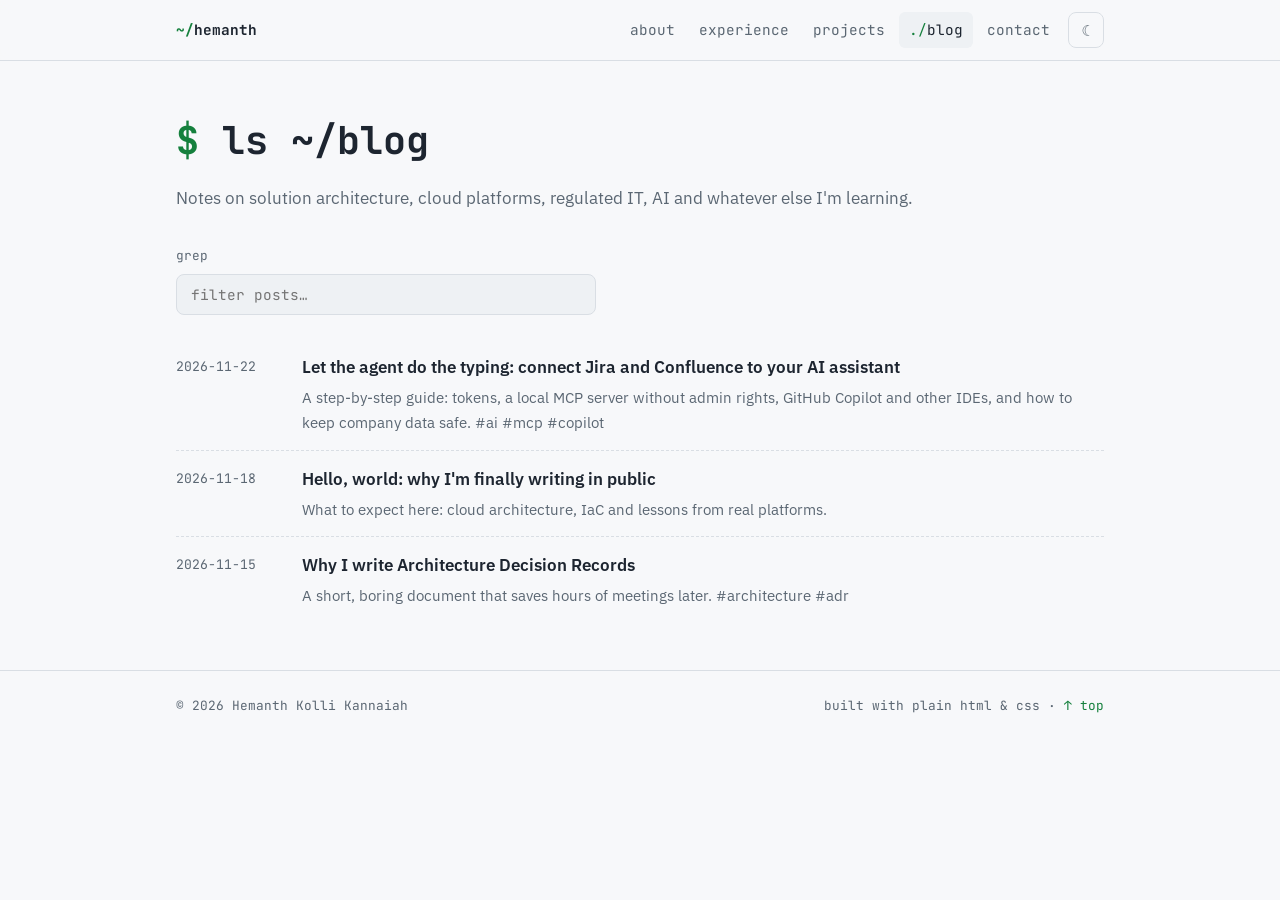
==== blog/index.html @ 87afbd05 "Personal website for hemanthkolli.com Co-Authored-By: Claude Opus 5.5 <noreply@anthropic.com>" ====
<!doctype html>
<html lang="en">
<head>
  <meta charset="utf-8">
  <meta name="viewport" content="width=device-width, initial-scale=1">
  <title>Blog · Hemanth Kolli</title>
  <meta name="description" content="Notes on cloud architecture, infrastructure as code and DevSecOps.">
  <link rel="canonical" href="https://hemanthkolli.com/blog/">
  <meta property="og:url" content="https://hemanthkolli.com/blog/">
  <link rel="icon" href="data:image/svg+xml,<svg xmlns='http://www.w3.org/2000/svg' viewBox='0 0 32 32'><rect width='32' height='32' rx='6' fill='%230b0f14'/><text x='5' y='23' font-family='monospace' font-size='18' fill='%234ade80'>&gt;_</text></svg>">
  <script>try{var t=localStorage.getItem("theme");if(t)document.documentElement.setAttribute("data-theme",t)}catch(e){}</script>
  <link rel="preconnect" href="https://fonts.googleapis.com">
  <link rel="preconnect" href="https://fonts.gstatic.com" crossorigin>
  <link href="https://fonts.googleapis.com/css2?family=IBM+Plex+Sans:wght@400;500;600&family=JetBrains+Mono:wght@400;500;700&display=swap" rel="stylesheet">
  <link rel="stylesheet" href="../css/style.css">
</head>
<body>
  <a class="skip-link" href="#main">Skip to content</a>
  <header class="site-header">
    <nav class="nav container" aria-label="Main">
      <a class="logo" href="../"><span class="prompt">~/</span>hemanth</a>
      <div class="nav-right">
        <ul class="nav-links">
          <li><a href="../#about">about</a></li>
          <li><a href="../#experience">experience</a></li>
          <li><a href="../#projects">projects</a></li>
          <li><a href="./" aria-current="page">blog</a></li>
          <li><a href="../#contact">contact</a></li>
        </ul>
        <button class="icon-btn" type="button" data-theme-toggle aria-label="Toggle theme">☀</button>
        <button class="icon-btn menu-toggle" type="button" data-menu-toggle aria-label="Open menu" aria-expanded="false">≡</button>
      </div>
    </nav>
  </header>
  <main id="main" class="container">
    <div class="page-head">
      <h1><span class="prompt">$ </span>ls ~/blog</h1>
      <p>Notes on solution architecture, cloud platforms, regulated IT, AI and whatever else I'm learning.</p>
    </div>
    <label for="q" class="dim" style="display:block;font-family:var(--mono)">grep</label>
    <input id="q" class="filter" type="search" placeholder="filter posts…" data-filter autocomplete="off">
    <ul class="posts">
      <li data-post>
        <time datetime="2026-11-22">2026-11-22</time>
        <div>
          <a class="title" href="ai-agent-backlog.html">Let the agent do the typing: connect Jira and Confluence to your AI assistant</a>
          <p>A step-by-step guide: tokens, a local MCP server without admin rights, GitHub Copilot and other IDEs, and how to keep company data safe. #ai #mcp #copilot</p>
        </div>
      </li>
      <li data-post>
        <time datetime="2026-11-18">2026-11-18</time>
        <div>
          <a class="title" href="hello-world.html">Hello, world: why I'm finally writing in public</a>
          <p>What to expect here: cloud architecture, IaC and lessons from real platforms.</p>
        </div>
      </li>
      <li data-post>
        <time datetime="2026-11-15">2026-11-15</time>
        <div>
          <a class="title" href="why-adrs.html">Why I write Architecture Decision Records</a>
          <p>A short, boring document that saves hours of meetings later. #architecture #adr</p>
        </div>
      </li>
    </ul>
    <p class="dim" data-empty hidden>No posts match. Try another word.</p>
  </main>

  <footer class="site-footer">
    <div class="container">
      <span>© <span data-year>2026</span> Hemanth Kolli Kannaiah</span>
      <span>built with plain html &amp; css · <a href="#main">↑ top</a></span>
    </div>
  </footer>
  <script src="../js/main.js" defer></script>
</body>
</html>
---- css/style.css ----
/* ==========================================================================
   Personal site — terminal theme
   Colours are tokens on :root. Dark is the default; light via toggle or OS.
   ========================================================================== */

:root {
  --bg: #0b0f14;
  --bg-soft: #11161d;
  --bg-elev: #161c24;
  --border: #232c37;
  --text: #d5dde6;
  --text-dim: #8a96a3;
  --accent: #4ade80;      /* terminal green */
  --accent-2: #fbbf24;    /* amber */
  --accent-3: #60a5fa;    /* blue */
  --danger: #f87171;
  --selection: rgba(74, 222, 128, 0.25);
  --shadow: 0 10px 30px rgba(0, 0, 0, 0.35);

  --mono: "JetBrains Mono", ui-monospace, SFMono-Regular, Menlo, Consolas, monospace;
  --sans: "IBM Plex Sans", system-ui, -apple-system, "Segoe UI", Roboto, sans-serif;

  --max: 960px;
  --radius: 10px;
  color-scheme: dark;
}

@media (prefers-color-scheme: light) {
  :root:not([data-theme="dark"]) {
    --bg: #f7f8fa;
    --bg-soft: #eef1f4;
    --bg-elev: #ffffff;
    --border: #d9dee4;
    --text: #1d2530;
    --text-dim: #5b6773;
    --accent: #15803d;
    --accent-2: #b45309;
    --accent-3: #1d4ed8;
    --danger: #b91c1c;
    --selection: rgba(21, 128, 61, 0.18);
    --shadow: 0 10px 30px rgba(20, 30, 40, 0.08);
    color-scheme: light;
  }
}

:root[data-theme="light"] {
  --bg: #f7f8fa;
  --bg-soft: #eef1f4;
  --bg-elev: #ffffff;
  --border: #d9dee4;
  --text: #1d2530;
  --text-dim: #5b6773;
  --accent: #15803d;
  --accent-2: #b45309;
  --accent-3: #1d4ed8;
  --danger: #b91c1c;
  --selection: rgba(21, 128, 61, 0.18);
  --shadow: 0 10px 30px rgba(20, 30, 40, 0.08);
  color-scheme: light;
}

/* ---------- Base ---------- */

*, *::before, *::after { box-sizing: border-box; }

html { scroll-behavior: smooth; -webkit-text-size-adjust: 100%; }

body {
  margin: 0;
  background: var(--bg);
  color: var(--text);
  font-family: var(--sans);
  font-size: 17px;
  line-height: 1.65;
  -webkit-font-smoothing: antialiased;
}

::selection { background: var(--selection); }

a { color: var(--accent); text-decoration: none; }
a:hover { text-decoration: underline; text-underline-offset: 3px; }

img { max-width: 100%; display: block; }

h1, h2, h3 { font-family: var(--mono); line-height: 1.25; margin: 0 0 0.5em; }
h2 { font-size: 1.35rem; }
h3 { font-size: 1.05rem; }

p { margin: 0 0 1em; }

code, kbd, pre { font-family: var(--mono); font-size: 0.9em; }

:focus-visible { outline: 2px solid var(--accent); outline-offset: 3px; border-radius: 4px; }

.container { width: 100%; max-width: var(--max); margin: 0 auto; padding: 0 16px; }

.skip-link {
  position: absolute; left: -999px; top: 8px;
  background: var(--accent); color: var(--bg); padding: 6px 12px; border-radius: 6px; z-index: 100;
}
.skip-link:focus { left: 16px; }

/* ---------- Header / nav ---------- */

.site-header {
  position: sticky; top: 0; z-index: 50;
  background: color-mix(in srgb, var(--bg) 85%, transparent);
  backdrop-filter: blur(8px);
  border-bottom: 1px solid var(--border);
}

.nav {
  display: flex; align-items: center; justify-content: space-between; gap: 16px;
  height: 60px; font-family: var(--mono); font-size: 0.9rem;
}

.logo { color: var(--text); font-weight: 700; white-space: nowrap; }
.logo .prompt { color: var(--accent); }
.logo:hover { text-decoration: none; }

.nav-links { display: flex; align-items: center; gap: 4px; list-style: none; margin: 0; padding: 0; }
.nav-links a {
  color: var(--text-dim); padding: 6px 10px; border-radius: 6px; display: inline-block;
}
.nav-links a:hover, .nav-links a[aria-current="page"] {
  color: var(--text); background: var(--bg-soft); text-decoration: none;
}
.nav-links a[aria-current="page"]::before { content: "./"; color: var(--accent); }

.icon-btn {
  background: transparent; border: 1px solid var(--border); color: var(--text-dim);
  width: 36px; height: 36px; border-radius: 8px; cursor: pointer;
  display: inline-grid; place-items: center; font-family: var(--mono); font-size: 0.95rem;
}
.icon-btn:hover { color: var(--text); border-color: var(--text-dim); }

.menu-toggle { display: none; }

@media (max-width: 680px) {
  .menu-toggle { display: inline-grid; }
  .nav-links {
    position: absolute; top: 60px; left: 0; right: 0;
    flex-direction: column; align-items: stretch; gap: 0;
    background: var(--bg); border-bottom: 1px solid var(--border);
    padding: 8px 16px 16px; display: none;
  }
  .nav-links.open { display: flex; }
  .nav-links a { padding: 10px 8px; width: 100%; }
}

/* ---------- Hero ---------- */

.hero { padding: 72px 0 48px; }

.terminal {
  background: var(--bg-elev); border: 1px solid var(--border); border-radius: var(--radius);
  box-shadow: var(--shadow); overflow: hidden;
}
.terminal-bar {
  display: flex; align-items: center; gap: 8px; padding: 10px 14px;
  border-bottom: 1px solid var(--border); background: var(--bg-soft);
  font-family: var(--mono); font-size: 0.78rem; color: var(--text-dim);
}
.dot { width: 11px; height: 11px; border-radius: 50%; background: var(--border); }
.dot.r { background: #ff5f57; } .dot.y { background: #febc2e; } .dot.g { background: #28c840; }
.terminal-title { margin-left: 8px; overflow: hidden; text-overflow: ellipsis; white-space: nowrap; }

.terminal-body { padding: 22px 22px 26px; font-family: var(--mono); font-size: 0.95rem; }
.terminal-body .line { margin: 0 0 6px; }
.terminal-body .prompt { color: var(--accent); user-select: none; }
.terminal-body .cmd { color: var(--text); }
.terminal-body .out { color: var(--text-dim); margin: 0 0 16px; }

.hero h1 {
  font-size: clamp(1.9rem, 6vw, 3rem); margin: 4px 0 8px; color: var(--text);
  letter-spacing: -0.02em;
}
.hero .role { color: var(--accent-2); font-size: 1.05rem; margin: 0 0 16px; }
.hero .tagline { font-family: var(--sans); color: var(--text-dim); max-width: 60ch; font-size: 1.05rem; }

.cursor {
  display: inline-block; width: 0.6em; height: 1.1em; background: var(--accent);
  vertical-align: text-bottom; margin-left: 2px; animation: blink 1.1s steps(1) infinite;
}
@keyframes blink { 50% { opacity: 0; } }

.cta { display: flex; flex-wrap: wrap; gap: 10px; margin-top: 22px; }

.btn {
  display: inline-flex; align-items: center; gap: 8px;
  font-family: var(--mono); font-size: 0.88rem; padding: 9px 16px; border-radius: 8px;
  border: 1px solid var(--border); color: var(--text); background: var(--bg-soft);
}
.btn:hover { border-color: var(--accent); text-decoration: none; }
.btn.primary { background: var(--accent); color: var(--bg); border-color: var(--accent); font-weight: 700; }
.btn.primary:hover { filter: brightness(1.08); }

/* ---------- Sections ---------- */

section { padding: 40px 0; }

.section-title {
  display: flex; align-items: baseline; gap: 10px; margin-bottom: 22px;
  font-size: 1.25rem;
}
.section-title .hash { color: var(--accent); }
.section-title::after {
  content: ""; flex: 1; height: 1px; background: var(--border); transform: translateY(-4px);
}

.about-grid { display: grid; grid-template-columns: 1.6fr 1fr; gap: 32px; }
@media (max-width: 760px) { .about-grid { grid-template-columns: 1fr; } }

.facts {
  font-family: var(--mono); font-size: 0.85rem; background: var(--bg-soft);
  border: 1px solid var(--border); border-radius: var(--radius); padding: 18px;
  margin: 0; overflow-x: auto;
}
.facts .k { color: var(--accent-3); }
.facts .s { color: var(--accent-2); }
.facts .c { color: var(--text-dim); }

/* Skills */
.tags { display: flex; flex-wrap: wrap; gap: 8px; list-style: none; padding: 0; margin: 0; }
.tag {
  font-family: var(--mono); font-size: 0.8rem; padding: 4px 10px; border-radius: 999px;
  border: 1px solid var(--border); color: var(--text-dim); background: var(--bg-soft);
}

.skill-groups { display: grid; grid-template-columns: repeat(auto-fit, minmax(240px, 1fr)); gap: 20px; }
.skill-group h3 { font-size: 0.9rem; color: var(--text-dim); font-weight: 500; }
.skill-group h3::before { content: "> "; color: var(--accent); }

/* Experience as git log */
.log { list-style: none; margin: 0; padding: 0; border-left: 2px solid var(--border); }
.log > li { position: relative; padding: 0 0 26px 22px; }
.log > li::before {
  content: ""; position: absolute; left: -7px; top: 6px; width: 12px; height: 12px;
  border-radius: 50%; background: var(--bg); border: 2px solid var(--accent);
}
.log .meta { font-family: var(--mono); font-size: 0.8rem; color: var(--text-dim); }
.log .hash { color: var(--accent-2); margin-right: 8px; }
.log h3 { margin: 4px 0 6px; }
.log h3 .at { color: var(--text-dim); font-weight: 400; }
.log p { color: var(--text-dim); margin: 0 0 8px; }
.log ul { margin: 0; padding-left: 18px; color: var(--text-dim); }
.log ul li { margin-bottom: 4px; }
section[id] { scroll-margin-top: 64px; }

/* Cards */
.cards { display: grid; grid-template-columns: repeat(auto-fill, minmax(260px, 1fr)); gap: 16px; }
.card {
  display: flex; flex-direction: column; gap: 10px;
  background: var(--bg-elev); border: 1px solid var(--border); border-radius: var(--radius);
  padding: 18px; transition: border-color .15s, transform .15s;
}
.card:hover { border-color: var(--accent); transform: translateY(-2px); }
.card .perm { font-family: var(--mono); font-size: 0.75rem; color: var(--text-dim); }
.card h3 { margin: 0; }
.card h3 a { color: var(--text); }
.card p { color: var(--text-dim); margin: 0; font-size: 0.95rem; flex: 1; }
.card .tags { margin-top: 4px; }
.card .tag { font-size: 0.72rem; padding: 2px 8px; }

/* Post list */
.posts { list-style: none; margin: 0; padding: 0; }
.posts li {
  display: grid; grid-template-columns: 110px 1fr; gap: 16px;
  padding: 14px 0; border-bottom: 1px dashed var(--border);
}
.posts li:last-child { border-bottom: none; }
.posts time { font-family: var(--mono); font-size: 0.82rem; color: var(--text-dim); padding-top: 3px; }
.posts a.title { color: var(--text); font-weight: 600; }
.posts a.title:hover { color: var(--accent); }
.posts p { margin: 4px 0 0; color: var(--text-dim); font-size: 0.95rem; }
@media (max-width: 560px) { .posts li { grid-template-columns: 1fr; gap: 2px; } }

.more { font-family: var(--mono); font-size: 0.88rem; margin-top: 16px; display: inline-block; }

/* Contact */
.contact-box {
  background: var(--bg-soft); border: 1px solid var(--border); border-radius: var(--radius);
  padding: 24px; font-family: var(--mono);
}
.contact-box p { font-family: var(--sans); color: var(--text-dim); }
.links { display: flex; flex-wrap: wrap; gap: 10px; list-style: none; padding: 0; margin: 16px 0 0; }

/* Hero stats */
.stats {
  display: grid; grid-template-columns: repeat(4, 1fr); gap: 12px;
  list-style: none; padding: 18px 0 0; margin: 24px 0 0; border-top: 1px dashed var(--border);
}
.stats li { display: flex; flex-direction: column; }
.stats strong { color: var(--accent); font-size: 1.4rem; }
.stats span { color: var(--text-dim); font-size: 0.75rem; }
@media (max-width: 560px) { .stats { grid-template-columns: repeat(2, 1fr); } }

.nav-right { display: flex; align-items: center; gap: 8px; }
.hint { font-size: 0.8rem; color: var(--text-dim); font-weight: 400; }

.two-col { display: grid; grid-template-columns: 1fr 1fr; gap: 32px; }
@media (max-width: 760px) { .two-col { grid-template-columns: 1fr; } }
.sub { font-size: 1rem; margin-bottom: 14px; }
.sub .hash { color: var(--accent); }
.plain { list-style: none; padding: 0; margin: 0; }
.plain li { padding: 10px 0; border-bottom: 1px dashed var(--border); display: flex; flex-direction: column; gap: 2px; }
.plain li:last-child { border-bottom: none; }
.plain strong { font-weight: 600; font-size: 0.98rem; }
.dim { color: var(--text-dim); font-size: 0.88rem; }
.dim:first-of-type { font-family: var(--mono); font-size: 0.8rem; }

/* ---------- Blog / article ---------- */

.page-head { padding: 56px 0 16px; }
.page-head h1 { font-size: clamp(1.7rem, 5vw, 2.4rem); }
.page-head .prompt { color: var(--accent); }
.page-head p { color: var(--text-dim); }

.filter {
  width: 100%; max-width: 420px; padding: 10px 14px; margin: 8px 0 24px;
  background: var(--bg-soft); color: var(--text); border: 1px solid var(--border);
  border-radius: 8px; font-family: var(--mono); font-size: 0.9rem;
}
.filter:focus { outline: none; border-color: var(--accent); }

.article { max-width: 70ch; padding: 48px 16px 24px; margin: 0 auto; }
.article .meta { font-family: var(--mono); font-size: 0.82rem; color: var(--text-dim); margin-bottom: 28px; }
.article h1 { font-size: clamp(1.7rem, 5vw, 2.3rem); margin-bottom: 10px; }
.article h2 { margin-top: 2em; }
.article h2::before { content: "## "; color: var(--accent); }
.article h3::before { content: "### "; color: var(--accent); }
.article p, .article li { color: var(--text); }
.article blockquote {
  margin: 1.4em 0; padding: 4px 18px; border-left: 3px solid var(--accent-2);
  color: var(--text-dim); background: var(--bg-soft); border-radius: 0 8px 8px 0;
}
.article :not(pre) > code {
  background: var(--bg-soft); border: 1px solid var(--border); padding: 1px 6px; border-radius: 5px;
}
.article pre {
  background: var(--bg-elev); border: 1px solid var(--border); border-radius: var(--radius);
  padding: 16px; overflow-x: auto; line-height: 1.5;
}
.back { font-family: var(--mono); font-size: 0.88rem; }

/* ---------- Footer ---------- */

.site-footer {
  border-top: 1px solid var(--border); margin-top: 48px; padding: 24px 0 40px;
  font-family: var(--mono); font-size: 0.8rem; color: var(--text-dim);
}
.site-footer .container { display: flex; flex-wrap: wrap; justify-content: space-between; gap: 12px; }

/* ---------- Motion ---------- */

.reveal { opacity: 0; transform: translateY(12px); transition: opacity .5s ease, transform .5s ease; }
.reveal.visible { opacity: 1; transform: none; }

@media (prefers-reduced-motion: reduce) {
  html { scroll-behavior: auto; }
  .reveal { opacity: 1; transform: none; transition: none; }
  .cursor { animation: none; }
  .card, .card:hover { transition: none; transform: none; }
}

/* ---------- Long-form guide ---------- */

.article-wide { max-width: 78ch; }
.article h2[id], .article h3[id] { scroll-margin-top: 72px; }
.article h4 { font-family: var(--mono); font-size: 0.95rem; margin: 0 0 8px; }

.toc {
  background: var(--bg-soft); border: 1px solid var(--border); border-radius: var(--radius);
  padding: 14px 18px; margin: 24px 0 8px; font-size: 0.95rem;
}
.toc-title { font-family: var(--mono); color: var(--text-dim); margin: 0 0 6px; font-size: 0.8rem; }
.toc-title::before { content: "$ cat "; color: var(--accent); }
.toc ol { margin: 0; padding-left: 22px; }
.toc li { margin: 2px 0; }

.callout {
  border: 1px solid var(--border); border-left: 3px solid var(--accent-3);
  background: var(--bg-soft); border-radius: 0 8px 8px 0; padding: 10px 14px; margin: 16px 0;
}
.callout p { margin: 0; }
.callout-warn { border-left-color: var(--accent-2); }

/* tables */
.table-wrap { overflow-x: auto; margin: 16px 0; border: 1px solid var(--border); border-radius: var(--radius); }
.article table { border-collapse: collapse; width: 100%; font-size: 0.9rem; min-width: 560px; }
.article th, .article td { text-align: left; padding: 9px 12px; border-bottom: 1px solid var(--border); vertical-align: top; }
.article th { font-family: var(--mono); font-size: 0.78rem; color: var(--text-dim); background: var(--bg-soft); }
.article tr:last-child td { border-bottom: none; }

/* tabs (all panels show without JS) */
.tabs { border: 1px solid var(--border); border-radius: var(--radius); margin: 18px 0; background: var(--bg-elev); overflow: hidden; }
.tab-list { display: none; }
.tabs.js-tabs .tab-list {
  display: flex; gap: 2px; overflow-x: auto; background: var(--bg-soft);
  border-bottom: 1px solid var(--border); padding: 6px 6px 0;
}
.tab-list button {
  font-family: var(--mono); font-size: 0.82rem; color: var(--text-dim); background: transparent;
  border: 1px solid transparent; border-bottom: none; border-radius: 8px 8px 0 0;
  padding: 8px 12px; cursor: pointer; white-space: nowrap;
}
.tab-list button:hover { color: var(--text); }
.tab-list button[aria-selected="true"] {
  color: var(--text); background: var(--bg-elev); border-color: var(--border);
  margin-bottom: -1px; box-shadow: inset 0 2px 0 var(--accent);
}
.tab-panel { padding: 4px 18px 8px; }
.tabs:not(.js-tabs) .tab-panel + .tab-panel { border-top: 1px dashed var(--border); }
.tabs.js-tabs .tab-fallback { display: none; }
.tab-panel pre { background: var(--bg); }

/* code copy button */
.code-wrap { position: relative; }
.copy-btn {
  position: absolute; top: 8px; right: 8px; font-family: var(--mono); font-size: 0.72rem;
  background: var(--bg-soft); color: var(--text-dim); border: 1px solid var(--border);
  border-radius: 6px; padding: 3px 8px; cursor: pointer; opacity: 0.85;
}
.copy-btn:hover { color: var(--text); opacity: 1; }

/* architecture diagram */
.arch { margin: 20px 0; }
.arch svg { width: 100%; height: auto; display: block; }
.arch figcaption { color: var(--text-dim); font-size: 0.9rem; margin-top: 8px; }
.arch-boundary { fill: none; stroke: var(--border); stroke-width: 1.5; stroke-dasharray: 6 5; }
.arch-boundary-warn { stroke: var(--accent-2); }
.arch-box { fill: var(--bg-elev); stroke: var(--border); stroke-width: 1.5; }
.arch-box-accent { stroke: var(--accent); }
.arch-label { fill: var(--text-dim); font-family: var(--mono); font-size: 13px; }
.arch-title { fill: var(--text); font-family: var(--mono); font-size: 15px; font-weight: 700; }
.arch-text { fill: var(--text-dim); font-family: var(--sans); font-size: 13.5px; }
.arch-small { fill: var(--text-dim); font-family: var(--mono); font-size: 11.5px; }
.arch-warn-text { fill: var(--accent-2); }
.arch-line { stroke: var(--text-dim); stroke-width: 1.5; }
.arch-line-warn { stroke: var(--accent-2); }
.arch-arrowhead { fill: var(--text-dim); }

/* chat examples */
.chat { display: flex; flex-direction: column; gap: 10px; margin: 14px 0; }
.chat p { margin: 0; padding: 10px 14px; border-radius: 10px; border: 1px solid var(--border); font-size: 0.95rem; }
.chat span { display: block; font-family: var(--mono); font-size: 0.72rem; color: var(--text-dim); margin-bottom: 4px; }
.chat-you { background: var(--bg-soft); }
.chat-you span::before { content: "> "; color: var(--accent); }
.chat-agent { background: var(--bg-elev); border-left: 3px solid var(--accent-3) !important; }

/* faq + checklist */
.faq dt { font-weight: 600; margin-top: 14px; }
.faq dd { margin: 4px 0 0; color: var(--text-dim); }
.checklist { list-style: none; padding-left: 0; }
.checklist li { padding-left: 28px; position: relative; margin: 6px 0; }
.checklist li::before { content: "[ ]"; position: absolute; left: 0; font-family: var(--mono); color: var(--accent); font-size: 0.85rem; top: 2px; }
@media (max-width: 640px) {
  .arch .arch-scroll { overflow-x: auto; border: 1px solid var(--border); border-radius: var(--radius); }
  .arch svg { min-width: 640px; }
  .arch figcaption::before { content: "← swipe to see the whole diagram → "; display: block; font-family: var(--mono); font-size: 0.75rem; margin-bottom: 4px; }
}
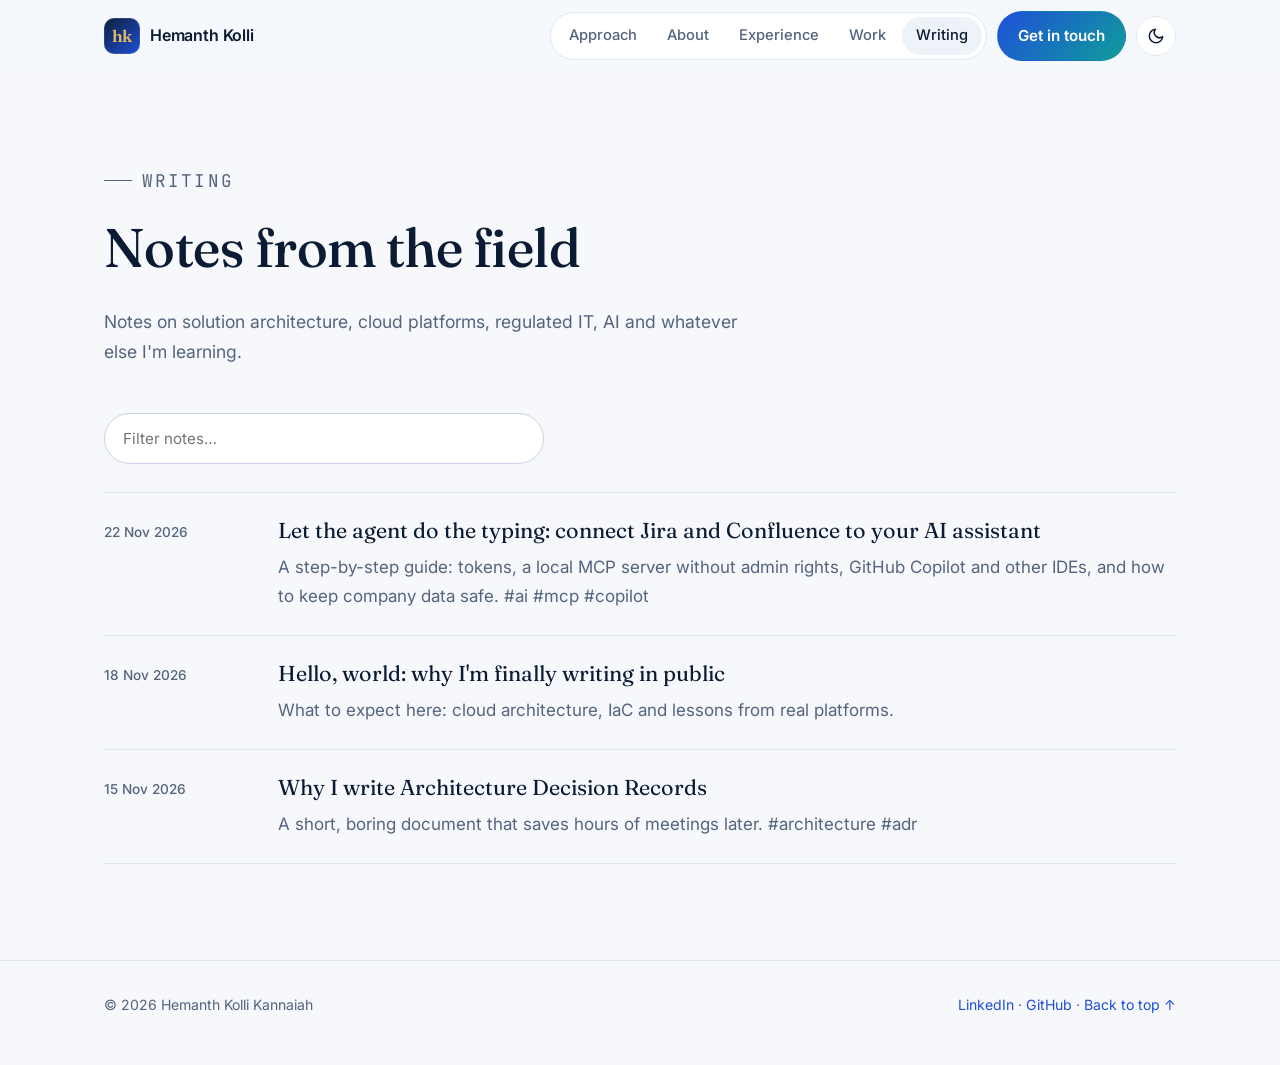
==== commit 8484f0d1: "Premium redesign: trust palette, serif type and refreshed home page Navy, blue and teal with gold ac" ====
--- a/blog/index.html
+++ b/blog/index.html
@@ -7,55 +7,58 @@
   <meta name="description" content="Notes on cloud architecture, infrastructure as code and DevSecOps.">
   <link rel="canonical" href="https://hemanthkolli.com/blog/">
   <meta property="og:url" content="https://hemanthkolli.com/blog/">
-  <link rel="icon" href="data:image/svg+xml,<svg xmlns='http://www.w3.org/2000/svg' viewBox='0 0 32 32'><rect width='32' height='32' rx='6' fill='%230b0f14'/><text x='5' y='23' font-family='monospace' font-size='18' fill='%234ade80'>&gt;_</text></svg>">
-  <script>try{var t=localStorage.getItem("theme");if(t)document.documentElement.setAttribute("data-theme",t)}catch(e){}</script>
+  <link rel="icon" href="data:image/svg+xml,<svg xmlns='http://www.w3.org/2000/svg' viewBox='0 0 32 32'><rect width='32' height='32' rx='8' fill='%230b1f3a'/><text x='16' y='21.5' text-anchor='middle' font-family='Georgia,serif' font-size='15' font-weight='600' fill='%23e2b865'>hk</text></svg>">
+  <meta name="theme-color" content="#0b1f3a">
+  <script>document.documentElement.classList.add("js");try{var t=localStorage.getItem("theme");if(t)document.documentElement.setAttribute("data-theme",t)}catch(e){}</script>
   <link rel="preconnect" href="https://fonts.googleapis.com">
   <link rel="preconnect" href="https://fonts.gstatic.com" crossorigin>
-  <link href="https://fonts.googleapis.com/css2?family=IBM+Plex+Sans:wght@400;500;600&family=JetBrains+Mono:wght@400;500;700&display=swap" rel="stylesheet">
-  <link rel="stylesheet" href="../css/style.css">
+  <link href="https://fonts.googleapis.com/css2?family=Fraunces:ital,opsz,wght@0,9..144,400;0,9..144,500;0,9..144,600;1,9..144,400&family=Inter:wght@400;500;600&family=JetBrains+Mono:wght@400;500&display=swap" rel="stylesheet">
+  <link rel="stylesheet" href="/css/style.css">
 </head>
 <body>
   <a class="skip-link" href="#main">Skip to content</a>
   <header class="site-header">
     <nav class="nav container" aria-label="Main">
-      <a class="logo" href="../"><span class="prompt">~/</span>hemanth</a>
+      <a class="logo" href="/"><span class="monogram" aria-hidden="true">hk</span><span class="logo-name">Hemanth Kolli</span></a>
       <div class="nav-right">
         <ul class="nav-links">
-          <li><a href="../#about">about</a></li>
-          <li><a href="../#experience">experience</a></li>
-          <li><a href="../#projects">projects</a></li>
-          <li><a href="./" aria-current="page">blog</a></li>
-          <li><a href="../#contact">contact</a></li>
+          <li><a href="/#approach">Approach</a></li>
+          <li><a href="/#about">About</a></li>
+          <li><a href="/#experience">Experience</a></li>
+          <li><a href="/#work">Work</a></li>
+          <li><a href="/blog/" aria-current="page">Writing</a></li>
         </ul>
-        <button class="icon-btn" type="button" data-theme-toggle aria-label="Toggle theme">☀</button>
-        <button class="icon-btn menu-toggle" type="button" data-menu-toggle aria-label="Open menu" aria-expanded="false">≡</button>
+        <a class="btn primary nav-cta" href="/#contact">Get in touch</a>
+        <button class="icon-btn" type="button" data-theme-toggle aria-label="Toggle theme"></button>
+        <button class="icon-btn menu-toggle" type="button" data-menu-toggle aria-label="Open menu" aria-expanded="false"><svg viewBox="0 0 24 24" fill="none" stroke="currentColor" stroke-width="2" stroke-linecap="round" aria-hidden="true"><path d="M4 7h16M4 12h16M4 17h16"/></svg></button>
       </div>
     </nav>
   </header>
   <main id="main" class="container">
     <div class="page-head">
-      <h1><span class="prompt">$ </span>ls ~/blog</h1>
+      <p class="eyebrow">Writing</p>
+      <h1>Notes from the field</h1>
       <p>Notes on solution architecture, cloud platforms, regulated IT, AI and whatever else I'm learning.</p>
     </div>
-    <label for="q" class="dim" style="display:block;font-family:var(--mono)">grep</label>
-    <input id="q" class="filter" type="search" placeholder="filter posts…" data-filter autocomplete="off">
+    <label for="q" class="sr">Filter posts</label>
+    <input id="q" class="filter" type="search" placeholder="Filter notes…" data-filter autocomplete="off">
     <ul class="posts">
       <li data-post>
-        <time datetime="2026-11-22">2026-11-22</time>
+        <time datetime="2026-11-22">22 Nov 2026</time>
         <div>
           <a class="title" href="ai-agent-backlog.html">Let the agent do the typing: connect Jira and Confluence to your AI assistant</a>
           <p>A step-by-step guide: tokens, a local MCP server without admin rights, GitHub Copilot and other IDEs, and how to keep company data safe. #ai #mcp #copilot</p>
         </div>
       </li>
       <li data-post>
-        <time datetime="2026-11-18">2026-11-18</time>
+        <time datetime="2026-11-18">18 Nov 2026</time>
         <div>
           <a class="title" href="hello-world.html">Hello, world: why I'm finally writing in public</a>
           <p>What to expect here: cloud architecture, IaC and lessons from real platforms.</p>
         </div>
       </li>
       <li data-post>
-        <time datetime="2026-11-15">2026-11-15</time>
+        <time datetime="2026-11-15">15 Nov 2026</time>
         <div>
           <a class="title" href="why-adrs.html">Why I write Architecture Decision Records</a>
           <p>A short, boring document that saves hours of meetings later. #architecture #adr</p>
@@ -68,9 +71,9 @@
   <footer class="site-footer">
     <div class="container">
       <span>© <span data-year>2026</span> Hemanth Kolli Kannaiah</span>
-      <span>built with plain html &amp; css · <a href="#main">↑ top</a></span>
+      <span><a href="https://www.linkedin.com/in/hemanthkolli" rel="me">LinkedIn</a> · <a href="https://github.com/Hemanthkolli" rel="me">GitHub</a> · <a href="#main">Back to top ↑</a></span>
     </div>
   </footer>
-  <script src="../js/main.js" defer></script>
+  <script src="/js/main.js" defer></script>
 </body>
 </html>
--- a/css/style.css
+++ b/css/style.css
@@ -1,461 +1,500 @@
 /* ==========================================================================
-   Personal site — terminal theme
-   Colours are tokens on :root. Dark is the default; light via toggle or OS.
+   hemanthkolli.com: premium "trust" theme
+   Navy, blue and teal with a warm gold accent. Serif display, sans body.
+   Light theme follows the OS by default; the toggle overrides it.
    ========================================================================== */
 
 :root {
-  --bg: #0b0f14;
-  --bg-soft: #11161d;
-  --bg-elev: #161c24;
-  --border: #232c37;
-  --text: #d5dde6;
-  --text-dim: #8a96a3;
-  --accent: #4ade80;      /* terminal green */
-  --accent-2: #fbbf24;    /* amber */
-  --accent-3: #60a5fa;    /* blue */
-  --danger: #f87171;
-  --selection: rgba(74, 222, 128, 0.25);
-  --shadow: 0 10px 30px rgba(0, 0, 0, 0.35);
-
+  /* brand (shared) */
+  --navy-900: #071428;
+  --navy-800: #0b1f3a;
+  --navy-700: #12305a;
+  --blue-600: #1f4fd8;
+  --blue-500: #3b6cf0;
+  --teal-500: #0f9d9a;
+  --teal-400: #2cc2b9;
+  --gold-500: #c79a3b;
+  --gold-400: #e2b865;
+
+  /* light theme tokens */
+  --bg: #f6f8fc;
+  --bg-soft: #eef2f9;
+  --surface: #ffffff;
+  --border: #e1e7f0;
+  --border-strong: #c9d3e3;
+  --ink: #0b1b33;
+  --muted: #55647d;
+  --primary: var(--blue-600);
+  --secondary: var(--teal-500);
+  --accent: #a87a24;          /* gold, darkened for contrast on light */
+  --link: var(--blue-600);
+  --chip-bg: #eef3ff;
+  --chip-ink: #1d3f9e;
+  --selection: rgba(31, 79, 216, 0.16);
+  --shadow-sm: 0 1px 2px rgba(11, 27, 51, 0.06);
+  --shadow: 0 10px 30px -12px rgba(11, 27, 51, 0.18);
+  --shadow-lg: 0 30px 60px -24px rgba(11, 27, 51, 0.28);
+  --code-bg: #0b1f3a;
+  --code-ink: #e6edf8;
+
+  --hero-from: var(--navy-900);
+  --hero-via: var(--navy-700);
+  --hero-ink: #f3f6fb;
+  --hero-muted: #b9c6dc;
+
+  --serif: "Fraunces", "Iowan Old Style", Georgia, "Times New Roman", serif;
+  --sans: "Inter", system-ui, -apple-system, "Segoe UI", Roboto, sans-serif;
   --mono: "JetBrains Mono", ui-monospace, SFMono-Regular, Menlo, Consolas, monospace;
-  --sans: "IBM Plex Sans", system-ui, -apple-system, "Segoe UI", Roboto, sans-serif;
-
-  --max: 960px;
-  --radius: 10px;
+
+  --max: 1120px;
+  --radius: 14px;
+  --radius-sm: 10px;
+  color-scheme: light;
+}
+
+@media (prefers-color-scheme: dark) {
+  :root:not([data-theme="light"]) {
+    --bg: #07111f;
+    --bg-soft: #0b1829;
+    --surface: #0e1d32;
+    --border: #1b2d48;
+    --border-strong: #2a4063;
+    --ink: #e8eef7;
+    --muted: #9badc6;
+    --primary: #7aa6ff;
+    --secondary: var(--teal-400);
+    --accent: var(--gold-400);
+    --link: #8db4ff;
+    --chip-bg: #12284a;
+    --chip-ink: #bcd0ff;
+    --selection: rgba(122, 166, 255, 0.25);
+    --shadow-sm: 0 1px 2px rgba(0, 0, 0, 0.3);
+    --shadow: 0 10px 30px -12px rgba(0, 0, 0, 0.6);
+    --shadow-lg: 0 30px 60px -24px rgba(0, 0, 0, 0.7);
+    --code-bg: #050d19;
+    --hero-from: #040b17;
+    --hero-via: #0c2246;
+    color-scheme: dark;
+  }
+}
+:root[data-theme="dark"] {
+  --bg: #07111f;
+  --bg-soft: #0b1829;
+  --surface: #0e1d32;
+  --border: #1b2d48;
+  --border-strong: #2a4063;
+  --ink: #e8eef7;
+  --muted: #9badc6;
+  --primary: #7aa6ff;
+  --secondary: var(--teal-400);
+  --accent: var(--gold-400);
+  --link: #8db4ff;
+  --chip-bg: #12284a;
+  --chip-ink: #bcd0ff;
+  --selection: rgba(122, 166, 255, 0.25);
+  --shadow-sm: 0 1px 2px rgba(0, 0, 0, 0.3);
+  --shadow: 0 10px 30px -12px rgba(0, 0, 0, 0.6);
+  --shadow-lg: 0 30px 60px -24px rgba(0, 0, 0, 0.7);
+  --code-bg: #050d19;
+  --hero-from: #040b17;
+  --hero-via: #0c2246;
   color-scheme: dark;
 }
 
-@media (prefers-color-scheme: light) {
-  :root:not([data-theme="dark"]) {
-    --bg: #f7f8fa;
-    --bg-soft: #eef1f4;
-    --bg-elev: #ffffff;
-    --border: #d9dee4;
-    --text: #1d2530;
-    --text-dim: #5b6773;
-    --accent: #15803d;
-    --accent-2: #b45309;
-    --accent-3: #1d4ed8;
-    --danger: #b91c1c;
-    --selection: rgba(21, 128, 61, 0.18);
-    --shadow: 0 10px 30px rgba(20, 30, 40, 0.08);
-    color-scheme: light;
-  }
-}
-
-:root[data-theme="light"] {
-  --bg: #f7f8fa;
-  --bg-soft: #eef1f4;
-  --bg-elev: #ffffff;
-  --border: #d9dee4;
-  --text: #1d2530;
-  --text-dim: #5b6773;
-  --accent: #15803d;
-  --accent-2: #b45309;
-  --accent-3: #1d4ed8;
-  --danger: #b91c1c;
-  --selection: rgba(21, 128, 61, 0.18);
-  --shadow: 0 10px 30px rgba(20, 30, 40, 0.08);
-  color-scheme: light;
-}
-
 /* ---------- Base ---------- */
 
 *, *::before, *::after { box-sizing: border-box; }
-
 html { scroll-behavior: smooth; -webkit-text-size-adjust: 100%; }
-
 body {
-  margin: 0;
-  background: var(--bg);
-  color: var(--text);
-  font-family: var(--sans);
-  font-size: 17px;
-  line-height: 1.65;
-  -webkit-font-smoothing: antialiased;
-}
-
+  margin: 0; background: var(--bg); color: var(--ink);
+  font-family: var(--sans); font-size: 17px; line-height: 1.7;
+  -webkit-font-smoothing: antialiased; text-rendering: optimizeLegibility;
+}
+main { overflow-x: clip; }
 ::selection { background: var(--selection); }
-
-a { color: var(--accent); text-decoration: none; }
-a:hover { text-decoration: underline; text-underline-offset: 3px; }
-
+a { color: var(--link); text-decoration: none; text-underline-offset: 3px; }
+a:hover { text-decoration: underline; }
 img { max-width: 100%; display: block; }
-
-h1, h2, h3 { font-family: var(--mono); line-height: 1.25; margin: 0 0 0.5em; }
-h2 { font-size: 1.35rem; }
-h3 { font-size: 1.05rem; }
-
+h1, h2, h3, h4 { font-family: var(--serif); font-weight: 500; line-height: 1.15; letter-spacing: -0.01em; margin: 0 0 0.5em; color: var(--ink); }
+h3 { font-size: 1.2rem; }
 p { margin: 0 0 1em; }
-
-code, kbd, pre { font-family: var(--mono); font-size: 0.9em; }
-
-:focus-visible { outline: 2px solid var(--accent); outline-offset: 3px; border-radius: 4px; }
-
-.container { width: 100%; max-width: var(--max); margin: 0 auto; padding: 0 16px; }
-
-.skip-link {
-  position: absolute; left: -999px; top: 8px;
-  background: var(--accent); color: var(--bg); padding: 6px 12px; border-radius: 6px; z-index: 100;
-}
+code, kbd, pre { font-family: var(--mono); font-size: 0.88em; }
+:focus-visible { outline: 2px solid var(--primary); outline-offset: 3px; border-radius: 6px; }
+.container { width: 100%; max-width: var(--max); margin: 0 auto; padding: 0 24px; }
+@media (max-width: 600px) { .container { padding: 0 16px; } }
+.sr { position: absolute; width: 1px; height: 1px; overflow: hidden; clip: rect(0 0 0 0); white-space: nowrap; }
+.dim { color: var(--muted); }
+.skip-link { position: absolute; left: -999px; top: 8px; background: var(--primary); color: #fff; padding: 8px 14px; border-radius: 8px; z-index: 100; }
 .skip-link:focus { left: 16px; }
 
-/* ---------- Header / nav ---------- */
+/* ---------- Header ---------- */
 
 .site-header {
   position: sticky; top: 0; z-index: 50;
-  background: color-mix(in srgb, var(--bg) 85%, transparent);
-  backdrop-filter: blur(8px);
-  border-bottom: 1px solid var(--border);
-}
-
-.nav {
-  display: flex; align-items: center; justify-content: space-between; gap: 16px;
-  height: 60px; font-family: var(--mono); font-size: 0.9rem;
-}
-
-.logo { color: var(--text); font-weight: 700; white-space: nowrap; }
-.logo .prompt { color: var(--accent); }
+  background: color-mix(in srgb, var(--bg) 82%, transparent);
+  backdrop-filter: saturate(160%) blur(14px);
+  border-bottom: 1px solid transparent; transition: border-color .2s, box-shadow .2s;
+}
+.site-header.scrolled { border-bottom-color: var(--border); box-shadow: var(--shadow-sm); }
+.nav { display: flex; align-items: center; justify-content: space-between; gap: 16px; height: 72px; }
+.logo { display: inline-flex; align-items: center; gap: 10px; color: var(--ink); font-weight: 600; letter-spacing: -0.01em; white-space: nowrap; }
 .logo:hover { text-decoration: none; }
-
-.nav-links { display: flex; align-items: center; gap: 4px; list-style: none; margin: 0; padding: 0; }
-.nav-links a {
-  color: var(--text-dim); padding: 6px 10px; border-radius: 6px; display: inline-block;
-}
-.nav-links a:hover, .nav-links a[aria-current="page"] {
-  color: var(--text); background: var(--bg-soft); text-decoration: none;
-}
-.nav-links a[aria-current="page"]::before { content: "./"; color: var(--accent); }
-
+.monogram {
+  width: 36px; height: 36px; border-radius: 10px; display: inline-grid; place-items: center;
+  font-family: var(--serif); font-size: 1.05rem; font-weight: 600; color: var(--gold-400);
+  background: linear-gradient(140deg, var(--navy-800), var(--blue-600));
+  box-shadow: inset 0 0 0 1px rgba(255,255,255,0.12);
+}
+.logo-name { font-size: 1rem; }
+.nav-right { display: flex; align-items: center; gap: 10px; }
+.nav-links { display: flex; align-items: center; gap: 2px; list-style: none; margin: 0; padding: 4px; border: 1px solid var(--border); border-radius: 999px; background: var(--surface); }
+.nav-links a { display: inline-block; color: var(--muted); font-size: 0.92rem; font-weight: 500; padding: 6px 14px; border-radius: 999px; }
+.nav-links a:hover, .nav-links a[aria-current="page"] { color: var(--ink); background: var(--bg-soft); text-decoration: none; }
+.nav-cta { white-space: nowrap; }
 .icon-btn {
-  background: transparent; border: 1px solid var(--border); color: var(--text-dim);
-  width: 36px; height: 36px; border-radius: 8px; cursor: pointer;
-  display: inline-grid; place-items: center; font-family: var(--mono); font-size: 0.95rem;
-}
-.icon-btn:hover { color: var(--text); border-color: var(--text-dim); }
-
+  width: 40px; height: 40px; border-radius: 999px; border: 1px solid var(--border); background: var(--surface);
+  color: var(--ink); cursor: pointer; display: inline-grid; place-items: center; transition: border-color .15s;
+}
+.icon-btn:hover { border-color: var(--border-strong); }
+.icon-btn svg { width: 18px; height: 18px; }
 .menu-toggle { display: none; }
-
-@media (max-width: 680px) {
+@media (max-width: 900px) {
+  .nav-right .nav-cta { display: none; }
+}
+@media (max-width: 420px) {
+  .logo-name { display: none; }
+}
+@media (max-width: 760px) {
   .menu-toggle { display: inline-grid; }
   .nav-links {
-    position: absolute; top: 60px; left: 0; right: 0;
-    flex-direction: column; align-items: stretch; gap: 0;
-    background: var(--bg); border-bottom: 1px solid var(--border);
-    padding: 8px 16px 16px; display: none;
+    position: absolute; top: 72px; left: 16px; right: 16px; flex-direction: column; align-items: stretch;
+    border-radius: var(--radius); padding: 8px; display: none; box-shadow: var(--shadow-lg);
   }
   .nav-links.open { display: flex; }
-  .nav-links a { padding: 10px 8px; width: 100%; }
-}
+  .nav-links a { padding: 12px 14px; border-radius: 10px; }
+}
+
+/* ---------- Buttons ---------- */
+
+.btn {
+  display: inline-flex; align-items: center; gap: 8px; font-family: var(--sans); font-weight: 600; font-size: 0.95rem;
+  padding: 11px 20px; border-radius: 999px; border: 1px solid var(--border-strong); color: var(--ink); background: var(--surface);
+  cursor: pointer; transition: transform .15s, box-shadow .15s, background .15s, border-color .15s;
+}
+.btn:hover { text-decoration: none; transform: translateY(-1px); box-shadow: var(--shadow); }
+.btn.primary { background: linear-gradient(135deg, var(--blue-600), var(--teal-500)); color: #fff; border-color: transparent; }
+.btn.gold { background: linear-gradient(135deg, var(--gold-400), var(--gold-500)); color: var(--navy-900); border-color: transparent; }
+.btn.ghost-light { background: rgba(255,255,255,0.06); color: var(--hero-ink); border-color: rgba(255,255,255,0.28); }
+.btn.ghost-light:hover { background: rgba(255,255,255,0.12); }
+.btn-sm { padding: 5px 12px; font-size: 0.8rem; margin-left: 6px; }
+.btn .arrow { transition: transform .15s; }
+.btn:hover .arrow { transform: translateX(3px); }
 
 /* ---------- Hero ---------- */
 
-.hero { padding: 72px 0 48px; }
-
-.terminal {
-  background: var(--bg-elev); border: 1px solid var(--border); border-radius: var(--radius);
-  box-shadow: var(--shadow); overflow: hidden;
-}
-.terminal-bar {
-  display: flex; align-items: center; gap: 8px; padding: 10px 14px;
-  border-bottom: 1px solid var(--border); background: var(--bg-soft);
-  font-family: var(--mono); font-size: 0.78rem; color: var(--text-dim);
-}
-.dot { width: 11px; height: 11px; border-radius: 50%; background: var(--border); }
-.dot.r { background: #ff5f57; } .dot.y { background: #febc2e; } .dot.g { background: #28c840; }
-.terminal-title { margin-left: 8px; overflow: hidden; text-overflow: ellipsis; white-space: nowrap; }
-
-.terminal-body { padding: 22px 22px 26px; font-family: var(--mono); font-size: 0.95rem; }
-.terminal-body .line { margin: 0 0 6px; }
-.terminal-body .prompt { color: var(--accent); user-select: none; }
-.terminal-body .cmd { color: var(--text); }
-.terminal-body .out { color: var(--text-dim); margin: 0 0 16px; }
-
-.hero h1 {
-  font-size: clamp(1.9rem, 6vw, 3rem); margin: 4px 0 8px; color: var(--text);
-  letter-spacing: -0.02em;
-}
-.hero .role { color: var(--accent-2); font-size: 1.05rem; margin: 0 0 16px; }
-.hero .tagline { font-family: var(--sans); color: var(--text-dim); max-width: 60ch; font-size: 1.05rem; }
-
-.cursor {
-  display: inline-block; width: 0.6em; height: 1.1em; background: var(--accent);
-  vertical-align: text-bottom; margin-left: 2px; animation: blink 1.1s steps(1) infinite;
-}
-@keyframes blink { 50% { opacity: 0; } }
-
-.cta { display: flex; flex-wrap: wrap; gap: 10px; margin-top: 22px; }
-
-.btn {
-  display: inline-flex; align-items: center; gap: 8px;
-  font-family: var(--mono); font-size: 0.88rem; padding: 9px 16px; border-radius: 8px;
-  border: 1px solid var(--border); color: var(--text); background: var(--bg-soft);
-}
-.btn:hover { border-color: var(--accent); text-decoration: none; }
-.btn.primary { background: var(--accent); color: var(--bg); border-color: var(--accent); font-weight: 700; }
-.btn.primary:hover { filter: brightness(1.08); }
+.hero-band {
+  position: relative; isolation: isolate; color: var(--hero-ink);
+  background:
+    radial-gradient(900px 480px at 85% -10%, rgba(44, 194, 185, 0.35), transparent 60%),
+    radial-gradient(700px 420px at 10% 110%, rgba(59, 108, 240, 0.45), transparent 60%),
+    linear-gradient(160deg, var(--hero-from), var(--hero-via));
+  overflow: hidden;
+}
+.hero-band::after {
+  content: ""; position: absolute; inset: 0; z-index: -1; opacity: 0.18;
+  background-image: linear-gradient(rgba(255,255,255,0.08) 1px, transparent 1px), linear-gradient(90deg, rgba(255,255,255,0.08) 1px, transparent 1px);
+  background-size: 56px 56px; mask-image: radial-gradient(ellipse at 70% 20%, #000 20%, transparent 70%);
+}
+.hero { padding-top: 104px; padding-bottom: 96px; }
+@media (max-width: 600px) { .hero { padding-top: 64px; padding-bottom: 64px; } .credentials { margin-top: 36px; } }
+.eyebrow {
+  display: inline-flex; align-items: center; gap: 10px; font-family: var(--mono); font-size: 0.78rem;
+  letter-spacing: 0.12em; text-transform: uppercase; color: var(--accent); margin: 0 0 22px;
+}
+.hero .eyebrow { color: var(--gold-400); }
+.eyebrow::before { content: ""; width: 28px; height: 1px; background: currentColor; }
+.hero h1 { font-size: clamp(2.4rem, 6vw, 4.4rem); line-height: 1.05; max-width: 15ch; color: #fff; font-weight: 400; }
+.hero h1 em { font-style: italic; color: var(--gold-400); }
+.hero .lead { font-size: clamp(1.05rem, 2vw, 1.25rem); color: var(--hero-muted); max-width: 58ch; margin: 22px 0 32px; }
+.cta { display: flex; flex-wrap: wrap; gap: 12px; }
+.credentials {
+  display: flex; flex-wrap: wrap; gap: 10px 22px; list-style: none; padding: 28px 0 0; margin: 48px 0 0;
+  border-top: 1px solid rgba(255,255,255,0.14); font-size: 0.9rem; color: var(--hero-muted);
+}
+.credentials li { display: inline-flex; align-items: center; gap: 8px; }
+.credentials li::before { content: ""; width: 6px; height: 6px; border-radius: 50%; background: var(--teal-400); }
 
 /* ---------- Sections ---------- */
 
-section { padding: 40px 0; }
-
-.section-title {
-  display: flex; align-items: baseline; gap: 10px; margin-bottom: 22px;
-  font-size: 1.25rem;
-}
-.section-title .hash { color: var(--accent); }
-.section-title::after {
-  content: ""; flex: 1; height: 1px; background: var(--border); transform: translateY(-4px);
-}
-
-.about-grid { display: grid; grid-template-columns: 1.6fr 1fr; gap: 32px; }
-@media (max-width: 760px) { .about-grid { grid-template-columns: 1fr; } }
-
-.facts {
-  font-family: var(--mono); font-size: 0.85rem; background: var(--bg-soft);
-  border: 1px solid var(--border); border-radius: var(--radius); padding: 18px;
-  margin: 0; overflow-x: auto;
-}
-.facts .k { color: var(--accent-3); }
-.facts .s { color: var(--accent-2); }
-.facts .c { color: var(--text-dim); }
-
-/* Skills */
+section.block { padding: 96px 0; }
+section.block.alt { background: var(--bg-soft); border-block: 1px solid var(--border); }
+.section-head { display: grid; grid-template-columns: 1fr; gap: 8px; margin-bottom: 44px; max-width: 760px; }
+.section-num { font-family: var(--mono); font-size: 0.78rem; letter-spacing: 0.12em; text-transform: uppercase; color: var(--secondary); }
+.section-head h2 { font-size: clamp(1.9rem, 4vw, 2.8rem); margin: 0; }
+.section-head p { color: var(--muted); margin: 6px 0 0; font-size: 1.05rem; }
+
+/* approach */
+.pillars { display: grid; grid-template-columns: repeat(3, 1fr); gap: 20px; counter-reset: pillar; }
+@media (max-width: 860px) { .pillars { grid-template-columns: 1fr; } }
+.pillar {
+  position: relative; background: var(--surface); border: 1px solid var(--border); border-radius: var(--radius);
+  padding: 28px 26px; box-shadow: var(--shadow-sm); overflow: hidden;
+}
+.pillar::before {
+  content: ""; position: absolute; inset: 0 0 auto 0; height: 3px;
+  background: linear-gradient(90deg, var(--blue-600), var(--teal-500), var(--gold-500));
+}
+.pillar .num { font-family: var(--serif); font-size: 2.2rem; color: var(--accent); line-height: 1; display: block; margin-bottom: 14px; }
+.pillar h3 { font-size: 1.3rem; }
+.pillar p { color: var(--muted); margin: 0; }
+
+/* about */
+.about-grid { display: grid; grid-template-columns: 1.55fr 1fr; gap: 56px; align-items: start; }
+@media (max-width: 860px) { .about-grid { grid-template-columns: 1fr; gap: 32px; } }
+.about-grid .prose p { font-size: 1.06rem; }
+.about-grid .prose p:first-child::first-letter {
+  font-family: var(--serif); float: left; font-size: 3.6rem; line-height: 0.9; padding: 6px 10px 0 0; color: var(--primary);
+}
+.facts { margin: 0; background: var(--surface); border: 1px solid var(--border); border-radius: var(--radius); padding: 8px 24px; box-shadow: var(--shadow); }
+.facts div { display: grid; grid-template-columns: 120px 1fr; gap: 12px; padding: 14px 0; border-bottom: 1px solid var(--border); }
+.facts div:last-child { border-bottom: 0; }
+.facts dt { font-family: var(--mono); font-size: 0.74rem; letter-spacing: 0.08em; text-transform: uppercase; color: var(--muted); padding-top: 3px; }
+.facts dd { margin: 0; font-weight: 500; }
+
+/* expertise */
+.skill-groups { display: grid; grid-template-columns: repeat(2, 1fr); gap: 20px; }
+@media (max-width: 760px) { .skill-groups { grid-template-columns: 1fr; } }
+.skill-group { background: var(--surface); border: 1px solid var(--border); border-radius: var(--radius); padding: 24px; }
+.skill-group h3 { display: flex; align-items: center; gap: 10px; margin-bottom: 6px; }
+.skill-group h3 .dot { width: 10px; height: 10px; border-radius: 50%; background: var(--primary); }
+.skill-group:nth-child(2) h3 .dot { background: var(--secondary); }
+.skill-group:nth-child(3) h3 .dot { background: var(--accent); }
+.skill-group:nth-child(4) h3 .dot { background: #8b5cf6; }
+.skill-group > p { color: var(--muted); font-size: 0.95rem; margin-bottom: 14px; }
 .tags { display: flex; flex-wrap: wrap; gap: 8px; list-style: none; padding: 0; margin: 0; }
-.tag {
-  font-family: var(--mono); font-size: 0.8rem; padding: 4px 10px; border-radius: 999px;
-  border: 1px solid var(--border); color: var(--text-dim); background: var(--bg-soft);
-}
-
-.skill-groups { display: grid; grid-template-columns: repeat(auto-fit, minmax(240px, 1fr)); gap: 20px; }
-.skill-group h3 { font-size: 0.9rem; color: var(--text-dim); font-weight: 500; }
-.skill-group h3::before { content: "> "; color: var(--accent); }
-
-/* Experience as git log */
-.log { list-style: none; margin: 0; padding: 0; border-left: 2px solid var(--border); }
-.log > li { position: relative; padding: 0 0 26px 22px; }
-.log > li::before {
-  content: ""; position: absolute; left: -7px; top: 6px; width: 12px; height: 12px;
-  border-radius: 50%; background: var(--bg); border: 2px solid var(--accent);
-}
-.log .meta { font-family: var(--mono); font-size: 0.8rem; color: var(--text-dim); }
-.log .hash { color: var(--accent-2); margin-right: 8px; }
-.log h3 { margin: 4px 0 6px; }
-.log h3 .at { color: var(--text-dim); font-weight: 400; }
-.log p { color: var(--text-dim); margin: 0 0 8px; }
-.log ul { margin: 0; padding-left: 18px; color: var(--text-dim); }
-.log ul li { margin-bottom: 4px; }
-section[id] { scroll-margin-top: 64px; }
-
-/* Cards */
-.cards { display: grid; grid-template-columns: repeat(auto-fill, minmax(260px, 1fr)); gap: 16px; }
-.card {
-  display: flex; flex-direction: column; gap: 10px;
-  background: var(--bg-elev); border: 1px solid var(--border); border-radius: var(--radius);
-  padding: 18px; transition: border-color .15s, transform .15s;
-}
-.card:hover { border-color: var(--accent); transform: translateY(-2px); }
-.card .perm { font-family: var(--mono); font-size: 0.75rem; color: var(--text-dim); }
-.card h3 { margin: 0; }
-.card h3 a { color: var(--text); }
-.card p { color: var(--text-dim); margin: 0; font-size: 0.95rem; flex: 1; }
-.card .tags { margin-top: 4px; }
-.card .tag { font-size: 0.72rem; padding: 2px 8px; }
-
-/* Post list */
-.posts { list-style: none; margin: 0; padding: 0; }
-.posts li {
-  display: grid; grid-template-columns: 110px 1fr; gap: 16px;
-  padding: 14px 0; border-bottom: 1px dashed var(--border);
-}
-.posts li:last-child { border-bottom: none; }
-.posts time { font-family: var(--mono); font-size: 0.82rem; color: var(--text-dim); padding-top: 3px; }
-.posts a.title { color: var(--text); font-weight: 600; }
-.posts a.title:hover { color: var(--accent); }
-.posts p { margin: 4px 0 0; color: var(--text-dim); font-size: 0.95rem; }
-@media (max-width: 560px) { .posts li { grid-template-columns: 1fr; gap: 2px; } }
-
-.more { font-family: var(--mono); font-size: 0.88rem; margin-top: 16px; display: inline-block; }
-
-/* Contact */
-.contact-box {
-  background: var(--bg-soft); border: 1px solid var(--border); border-radius: var(--radius);
-  padding: 24px; font-family: var(--mono);
-}
-.contact-box p { font-family: var(--sans); color: var(--text-dim); }
-.links { display: flex; flex-wrap: wrap; gap: 10px; list-style: none; padding: 0; margin: 16px 0 0; }
-
-/* Hero stats */
-.stats {
-  display: grid; grid-template-columns: repeat(4, 1fr); gap: 12px;
-  list-style: none; padding: 18px 0 0; margin: 24px 0 0; border-top: 1px dashed var(--border);
-}
-.stats li { display: flex; flex-direction: column; }
-.stats strong { color: var(--accent); font-size: 1.4rem; }
-.stats span { color: var(--text-dim); font-size: 0.75rem; }
-@media (max-width: 560px) { .stats { grid-template-columns: repeat(2, 1fr); } }
-
-.nav-right { display: flex; align-items: center; gap: 8px; }
-.hint { font-size: 0.8rem; color: var(--text-dim); font-weight: 400; }
-
-.two-col { display: grid; grid-template-columns: 1fr 1fr; gap: 32px; }
+.tag { font-size: 0.82rem; font-weight: 500; padding: 4px 12px; border-radius: 999px; background: var(--chip-bg); color: var(--chip-ink); border: 1px solid transparent; }
+
+/* ---------- Career map ---------- */
+
+.skillmap { margin: 0 0 40px; background: var(--surface); border: 1px solid var(--border); border-radius: var(--radius); padding: 22px 22px 16px; box-shadow: var(--shadow-sm); }
+.skillmap-cap { font-weight: 600; margin-bottom: 14px; color: var(--ink); }
+.skillmap-cap .dim { font-weight: 400; }
+.skillmap-scroll { overflow-x: auto; }
+.skillmap-grid { border-collapse: separate; border-spacing: 4px; font-size: 0.76rem; }
+.skillmap-grid thead th { color: var(--muted); font-weight: 500; text-align: center; font-family: var(--mono); }
+.skillmap-grid tbody th { text-align: right; padding-right: 10px; white-space: nowrap; font-weight: 400; }
+.skillmap-grid td { width: 28px; min-width: 28px; height: 20px; border-radius: 5px; }
+.area-btn { font: inherit; font-size: 0.82rem; color: var(--muted); background: none; border: 0; padding: 3px 8px; border-radius: 999px; cursor: pointer; }
+.area-btn:hover { color: var(--ink); background: var(--bg-soft); }
+.area-btn[aria-pressed="true"] { color: #fff; background: var(--primary); }
+.lvl-0 { background: var(--bg-soft); box-shadow: inset 0 0 0 1px var(--border); }
+.lvl-1 { background: color-mix(in srgb, var(--teal-500) 30%, var(--bg-soft)); }
+.lvl-2 { background: color-mix(in srgb, var(--blue-600) 55%, var(--teal-500)); opacity: .85; }
+.lvl-3 { background: linear-gradient(135deg, var(--blue-600), var(--navy-700)); }
+:root[data-theme="dark"] .lvl-3 { background: linear-gradient(135deg, var(--blue-500), var(--teal-400)); }
+@media (prefers-color-scheme: dark) { :root:not([data-theme="light"]) .lvl-3 { background: linear-gradient(135deg, var(--blue-500), var(--teal-400)); } }
+.skillmap.filtering tbody tr:not(.active) td { opacity: 0.22; }
+.skillmap-legend { display: flex; align-items: center; justify-content: flex-end; gap: 4px; margin-top: 10px; font-size: 0.72rem; color: var(--muted); }
+.skillmap-legend i { width: 13px; height: 13px; border-radius: 4px; display: inline-block; }
+.filter-status { font-size: 0.85rem; margin: 12px 0 0; color: var(--muted); }
+.filter-status [data-filter-label] { color: var(--ink); font-weight: 500; }
+
+.jobs { list-style: none; margin: 0; padding: 0; position: relative; }
+.jobs::before { content: ""; position: absolute; left: 140px; top: 10px; bottom: 10px; width: 2px; background: linear-gradient(var(--primary), var(--secondary), var(--border)); opacity: .5; }
+.job { display: grid; grid-template-columns: 124px 1fr; gap: 36px; margin-bottom: 18px; position: relative; transition: opacity .2s; }
+.job::before { content: ""; position: absolute; left: 134px; top: 24px; width: 14px; height: 14px; border-radius: 50%; background: var(--bg); border: 2px solid var(--primary); }
+.job-current::before { background: var(--accent); border-color: var(--accent); box-shadow: 0 0 0 5px color-mix(in srgb, var(--accent) 22%, transparent); }
+.job-when { text-align: right; padding-top: 18px; display: flex; flex-direction: column; gap: 2px; }
+.job-period { font-weight: 600; font-size: 0.92rem; }
+.job-dur { font-size: 0.78rem; color: var(--muted); }
+.job-card { background: var(--surface); border: 1px solid var(--border); border-radius: var(--radius); padding: 20px 22px; transition: border-color .15s, box-shadow .15s; }
+.job-card:hover { border-color: var(--border-strong); box-shadow: var(--shadow); }
+.job-card h3 { font-size: 1.25rem; margin-bottom: 6px; display: flex; flex-wrap: wrap; align-items: center; gap: 10px; }
+.badge { font-family: var(--sans); font-size: 0.7rem; font-weight: 600; letter-spacing: 0.04em; text-transform: uppercase; padding: 3px 9px; border-radius: 999px; color: var(--navy-900); background: var(--gold-400); }
+.job-card p { color: var(--muted); margin: 0 0 12px; }
+.job-card .tag { font-size: 0.74rem; padding: 2px 10px; }
+.job-card .tag.hit { background: var(--primary); color: #fff; }
+.job-card details { margin-top: 12px; }
+.job-card summary { cursor: pointer; font-size: 0.86rem; font-weight: 600; color: var(--link); width: fit-content; }
+.job-card details ul { margin: 10px 0 0; padding-left: 18px; color: var(--muted); font-size: 0.95rem; }
+.jobs.filtering .job:not(.match) { opacity: 0.3; }
+@media (max-width: 640px) {
+  .jobs::before { left: 6px; }
+  .job { grid-template-columns: 1fr; gap: 6px; padding-left: 30px; }
+  .job::before { left: 0; top: 4px; }
+  .job-when { text-align: left; flex-direction: row; gap: 10px; padding-top: 0; }
+}
+
+.two-col { display: grid; grid-template-columns: 1fr 1fr; gap: 24px; margin-top: 40px; }
 @media (max-width: 760px) { .two-col { grid-template-columns: 1fr; } }
-.sub { font-size: 1rem; margin-bottom: 14px; }
-.sub .hash { color: var(--accent); }
+.two-col > div { background: var(--surface); border: 1px solid var(--border); border-radius: var(--radius); padding: 22px 24px; }
+.sub { font-size: 1.3rem; margin-bottom: 10px; }
 .plain { list-style: none; padding: 0; margin: 0; }
-.plain li { padding: 10px 0; border-bottom: 1px dashed var(--border); display: flex; flex-direction: column; gap: 2px; }
+.plain li { padding: 12px 0; border-bottom: 1px solid var(--border); display: flex; flex-direction: column; gap: 2px; }
 .plain li:last-child { border-bottom: none; }
 .plain strong { font-weight: 600; font-size: 0.98rem; }
-.dim { color: var(--text-dim); font-size: 0.88rem; }
-.dim:first-of-type { font-family: var(--mono); font-size: 0.8rem; }
-
-/* ---------- Blog / article ---------- */
-
-.page-head { padding: 56px 0 16px; }
-.page-head h1 { font-size: clamp(1.7rem, 5vw, 2.4rem); }
-.page-head .prompt { color: var(--accent); }
-.page-head p { color: var(--text-dim); }
-
+.plain .dim { font-size: 0.88rem; }
+
+/* ---------- Work ---------- */
+
+.featured {
+  display: grid; grid-template-columns: 1.3fr 1fr; gap: 0; border-radius: calc(var(--radius) + 4px); overflow: hidden;
+  border: 1px solid var(--border); background: var(--surface); box-shadow: var(--shadow); margin-bottom: 22px;
+}
+@media (max-width: 860px) { .featured { grid-template-columns: 1fr; } }
+.featured-body { padding: 34px 34px 30px; }
+.featured-body h3 { font-size: 1.7rem; }
+.featured-body p { color: var(--muted); }
+.featured-art {
+  position: relative; min-height: 240px; color: #fff; padding: 28px; display: flex; flex-direction: column; justify-content: flex-end; gap: 10px;
+  background: radial-gradient(400px 220px at 80% 10%, rgba(44,194,185,.45), transparent 60%), linear-gradient(150deg, var(--navy-800), var(--blue-600));
+}
+.featured-art .flow { display: flex; align-items: center; gap: 8px; flex-wrap: wrap; font-size: 0.85rem; }
+.featured-art .node { padding: 6px 12px; border-radius: 999px; background: rgba(255,255,255,.12); border: 1px solid rgba(255,255,255,.25); }
+.featured-art .node.gold { background: var(--gold-400); color: var(--navy-900); border-color: transparent; font-weight: 600; }
+.kicker { font-family: var(--mono); font-size: 0.74rem; letter-spacing: 0.1em; text-transform: uppercase; color: var(--secondary); display: block; margin-bottom: 10px; }
+
+.cards { display: grid; grid-template-columns: repeat(auto-fill, minmax(250px, 1fr)); gap: 18px; }
+.card { display: flex; flex-direction: column; gap: 8px; background: var(--surface); border: 1px solid var(--border); border-radius: var(--radius); padding: 22px; transition: transform .15s, box-shadow .15s, border-color .15s; }
+.card:hover { transform: translateY(-3px); box-shadow: var(--shadow); border-color: var(--border-strong); }
+.card h3 { margin: 0; font-size: 1.2rem; }
+.card h3 a { color: var(--ink); }
+.card p { color: var(--muted); margin: 0; font-size: 0.95rem; flex: 1; }
+.card .tags { margin-top: 6px; }
+.card .tag { font-size: 0.72rem; padding: 2px 10px; }
+
+/* ---------- Writing ---------- */
+
+.posts { list-style: none; margin: 0; padding: 0; border-top: 1px solid var(--border); }
+.posts li { display: grid; grid-template-columns: 150px 1fr; gap: 24px; padding: 24px 0; border-bottom: 1px solid var(--border); }
+.posts time { font-size: 0.85rem; color: var(--muted); padding-top: 4px; font-weight: 500; }
+.posts a.title { font-family: var(--serif); font-size: 1.35rem; color: var(--ink); line-height: 1.3; }
+.posts a.title:hover { color: var(--primary); text-decoration: none; }
+.posts p { margin: 6px 0 0; color: var(--muted); }
+@media (max-width: 600px) { .posts li { grid-template-columns: 1fr; gap: 4px; } }
+.more { display: inline-flex; gap: 6px; margin-top: 24px; font-weight: 600; }
+
+/* ---------- Contact ---------- */
+
+.contact-band {
+  position: relative; overflow: hidden; border-radius: 24px; padding: 64px 48px; color: var(--hero-ink);
+  background: radial-gradient(600px 300px at 90% 0%, rgba(226,184,101,.28), transparent 60%), radial-gradient(500px 300px at 0% 100%, rgba(44,194,185,.3), transparent 60%), linear-gradient(140deg, var(--navy-900), var(--navy-700));
+  box-shadow: var(--shadow-lg);
+}
+@media (max-width: 600px) { .contact-band { padding: 44px 24px; border-radius: 18px; } }
+.contact-band h2 { color: #fff; font-size: clamp(2rem, 5vw, 3.2rem); font-weight: 400; max-width: 16ch; }
+.contact-band h2 em { color: var(--gold-400); }
+.contact-band p { color: var(--hero-muted); max-width: 56ch; font-size: 1.05rem; }
+.links { display: flex; flex-wrap: wrap; gap: 12px; list-style: none; padding: 0; margin: 28px 0 0; }
+
+/* ---------- Footer ---------- */
+
+.site-footer { border-top: 1px solid var(--border); margin-top: 96px; padding: 32px 0 48px; font-size: 0.88rem; color: var(--muted); }
+.site-footer .container { display: flex; flex-wrap: wrap; justify-content: space-between; gap: 12px; }
+
+/* ---------- Blog index / page head ---------- */
+
+.page-head { padding: 88px 0 24px; }
+.page-head h1 { font-size: clamp(2.2rem, 5vw, 3.4rem); max-width: 18ch; }
+.page-head p { color: var(--muted); font-size: 1.1rem; max-width: 60ch; }
 .filter {
-  width: 100%; max-width: 420px; padding: 10px 14px; margin: 8px 0 24px;
-  background: var(--bg-soft); color: var(--text); border: 1px solid var(--border);
-  border-radius: 8px; font-family: var(--mono); font-size: 0.9rem;
-}
-.filter:focus { outline: none; border-color: var(--accent); }
-
-.article { max-width: 70ch; padding: 48px 16px 24px; margin: 0 auto; }
-.article .meta { font-family: var(--mono); font-size: 0.82rem; color: var(--text-dim); margin-bottom: 28px; }
-.article h1 { font-size: clamp(1.7rem, 5vw, 2.3rem); margin-bottom: 10px; }
-.article h2 { margin-top: 2em; }
-.article h2::before { content: "## "; color: var(--accent); }
-.article h3::before { content: "### "; color: var(--accent); }
-.article p, .article li { color: var(--text); }
+  width: 100%; max-width: 440px; padding: 12px 18px; margin: 4px 0 28px; background: var(--surface); color: var(--ink);
+  border: 1px solid var(--border-strong); border-radius: 999px; font: inherit; font-size: 0.95rem;
+}
+.filter:focus { outline: none; border-color: var(--primary); box-shadow: 0 0 0 4px var(--selection); }
+
+/* ---------- Article ---------- */
+
+.article { max-width: 72ch; padding: 64px 24px 24px; margin: 0 auto; }
+.article-wide { max-width: 80ch; }
+.back { font-size: 0.92rem; font-weight: 600; }
+.article h1 { font-size: clamp(2.1rem, 5vw, 3.1rem); margin: 18px 0 12px; }
+.article .meta { color: var(--muted); font-size: 0.92rem; margin-bottom: 36px; padding-bottom: 24px; border-bottom: 1px solid var(--border); }
+.article h2 { font-size: 1.75rem; margin-top: 2.2em; scroll-margin-top: 90px; }
+.article h3 { font-size: 1.3rem; margin-top: 1.6em; scroll-margin-top: 90px; }
+.article h4 { font-family: var(--sans); font-size: 1rem; font-weight: 600; }
+.article p, .article li { font-size: 1.05rem; }
+.article li { margin: 4px 0; }
 .article blockquote {
-  margin: 1.4em 0; padding: 4px 18px; border-left: 3px solid var(--accent-2);
-  color: var(--text-dim); background: var(--bg-soft); border-radius: 0 8px 8px 0;
-}
-.article :not(pre) > code {
-  background: var(--bg-soft); border: 1px solid var(--border); padding: 1px 6px; border-radius: 5px;
-}
-.article pre {
-  background: var(--bg-elev); border: 1px solid var(--border); border-radius: var(--radius);
-  padding: 16px; overflow-x: auto; line-height: 1.5;
-}
-.back { font-family: var(--mono); font-size: 0.88rem; }
-
-/* ---------- Footer ---------- */
-
-.site-footer {
-  border-top: 1px solid var(--border); margin-top: 48px; padding: 24px 0 40px;
-  font-family: var(--mono); font-size: 0.8rem; color: var(--text-dim);
-}
-.site-footer .container { display: flex; flex-wrap: wrap; justify-content: space-between; gap: 12px; }
-
-/* ---------- Motion ---------- */
-
-.reveal { opacity: 0; transform: translateY(12px); transition: opacity .5s ease, transform .5s ease; }
-.reveal.visible { opacity: 1; transform: none; }
-
-@media (prefers-reduced-motion: reduce) {
-  html { scroll-behavior: auto; }
-  .reveal { opacity: 1; transform: none; transition: none; }
-  .cursor { animation: none; }
-  .card, .card:hover { transition: none; transform: none; }
-}
-
-/* ---------- Long-form guide ---------- */
-
-.article-wide { max-width: 78ch; }
-.article h2[id], .article h3[id] { scroll-margin-top: 72px; }
-.article h4 { font-family: var(--mono); font-size: 0.95rem; margin: 0 0 8px; }
-
-.toc {
-  background: var(--bg-soft); border: 1px solid var(--border); border-radius: var(--radius);
-  padding: 14px 18px; margin: 24px 0 8px; font-size: 0.95rem;
-}
-.toc-title { font-family: var(--mono); color: var(--text-dim); margin: 0 0 6px; font-size: 0.8rem; }
-.toc-title::before { content: "$ cat "; color: var(--accent); }
+  margin: 1.8em 0; padding: 4px 0 4px 24px; border-left: 3px solid var(--accent);
+  font-family: var(--serif); font-size: 1.45rem; line-height: 1.4; color: var(--ink); font-style: italic;
+}
+.article :not(pre) > code { background: var(--chip-bg); color: var(--chip-ink); padding: 2px 7px; border-radius: 6px; font-size: 0.86em; }
+.article pre { background: var(--code-bg); color: var(--code-ink); border-radius: var(--radius-sm); padding: 18px 20px; overflow-x: auto; line-height: 1.55; font-size: 0.86rem; }
+.article pre code { color: inherit; }
+
+.toc { background: var(--surface); border: 1px solid var(--border); border-radius: var(--radius); padding: 18px 24px; margin: 28px 0; }
+.toc-title { font-family: var(--mono); font-size: 0.74rem; letter-spacing: 0.1em; text-transform: uppercase; color: var(--secondary); margin: 0 0 8px; }
 .toc ol { margin: 0; padding-left: 22px; }
-.toc li { margin: 2px 0; }
-
-.callout {
-  border: 1px solid var(--border); border-left: 3px solid var(--accent-3);
-  background: var(--bg-soft); border-radius: 0 8px 8px 0; padding: 10px 14px; margin: 16px 0;
-}
+.toc li { font-size: 0.98rem; margin: 3px 0; }
+
+.callout { border: 1px solid var(--border); border-left: 4px solid var(--primary); background: var(--surface); border-radius: var(--radius-sm); padding: 14px 18px; margin: 18px 0; }
 .callout p { margin: 0; }
-.callout-warn { border-left-color: var(--accent-2); }
-
-/* tables */
-.table-wrap { overflow-x: auto; margin: 16px 0; border: 1px solid var(--border); border-radius: var(--radius); }
-.article table { border-collapse: collapse; width: 100%; font-size: 0.9rem; min-width: 560px; }
-.article th, .article td { text-align: left; padding: 9px 12px; border-bottom: 1px solid var(--border); vertical-align: top; }
-.article th { font-family: var(--mono); font-size: 0.78rem; color: var(--text-dim); background: var(--bg-soft); }
+.callout-warn { border-left-color: var(--accent); }
+
+.table-wrap { overflow-x: auto; margin: 18px 0; border: 1px solid var(--border); border-radius: var(--radius); background: var(--surface); }
+.article table { border-collapse: collapse; width: 100%; font-size: 0.92rem; min-width: 560px; }
+.article th, .article td { text-align: left; padding: 11px 14px; border-bottom: 1px solid var(--border); vertical-align: top; }
+.article th { font-size: 0.76rem; letter-spacing: 0.06em; text-transform: uppercase; color: var(--muted); background: var(--bg-soft); }
 .article tr:last-child td { border-bottom: none; }
 
-/* tabs (all panels show without JS) */
-.tabs { border: 1px solid var(--border); border-radius: var(--radius); margin: 18px 0; background: var(--bg-elev); overflow: hidden; }
+.tabs { border: 1px solid var(--border); border-radius: var(--radius); margin: 20px 0; background: var(--surface); overflow: hidden; }
 .tab-list { display: none; }
-.tabs.js-tabs .tab-list {
-  display: flex; gap: 2px; overflow-x: auto; background: var(--bg-soft);
-  border-bottom: 1px solid var(--border); padding: 6px 6px 0;
-}
-.tab-list button {
-  font-family: var(--mono); font-size: 0.82rem; color: var(--text-dim); background: transparent;
-  border: 1px solid transparent; border-bottom: none; border-radius: 8px 8px 0 0;
-  padding: 8px 12px; cursor: pointer; white-space: nowrap;
-}
-.tab-list button:hover { color: var(--text); }
-.tab-list button[aria-selected="true"] {
-  color: var(--text); background: var(--bg-elev); border-color: var(--border);
-  margin-bottom: -1px; box-shadow: inset 0 2px 0 var(--accent);
-}
-.tab-panel { padding: 4px 18px 8px; }
-.tabs:not(.js-tabs) .tab-panel + .tab-panel { border-top: 1px dashed var(--border); }
+.tabs.js-tabs .tab-list { display: flex; gap: 4px; overflow-x: auto; background: var(--bg-soft); border-bottom: 1px solid var(--border); padding: 8px; }
+.tab-list button { font: inherit; font-size: 0.88rem; font-weight: 500; color: var(--muted); background: transparent; border: 0; border-radius: 999px; padding: 7px 14px; cursor: pointer; white-space: nowrap; }
+.tab-list button:hover { color: var(--ink); }
+.tab-list button[aria-selected="true"] { color: #fff; background: var(--primary); }
+.tab-panel { padding: 8px 22px 12px; }
+.tabs:not(.js-tabs) .tab-panel + .tab-panel { border-top: 1px solid var(--border); }
 .tabs.js-tabs .tab-fallback { display: none; }
-.tab-panel pre { background: var(--bg); }
-
-/* code copy button */
+
 .code-wrap { position: relative; }
-.copy-btn {
-  position: absolute; top: 8px; right: 8px; font-family: var(--mono); font-size: 0.72rem;
-  background: var(--bg-soft); color: var(--text-dim); border: 1px solid var(--border);
-  border-radius: 6px; padding: 3px 8px; cursor: pointer; opacity: 0.85;
-}
-.copy-btn:hover { color: var(--text); opacity: 1; }
-
-/* architecture diagram */
-.arch { margin: 20px 0; }
+.copy-btn { position: absolute; top: 10px; right: 10px; font: inherit; font-size: 0.72rem; font-weight: 600; background: rgba(255,255,255,0.08); color: #cfdaf0; border: 1px solid rgba(255,255,255,0.18); border-radius: 999px; padding: 3px 10px; cursor: pointer; }
+.copy-btn:hover { background: rgba(255,255,255,0.16); }
+
+.arch { margin: 24px 0; }
 .arch svg { width: 100%; height: auto; display: block; }
-.arch figcaption { color: var(--text-dim); font-size: 0.9rem; margin-top: 8px; }
-.arch-boundary { fill: none; stroke: var(--border); stroke-width: 1.5; stroke-dasharray: 6 5; }
-.arch-boundary-warn { stroke: var(--accent-2); }
-.arch-box { fill: var(--bg-elev); stroke: var(--border); stroke-width: 1.5; }
-.arch-box-accent { stroke: var(--accent); }
-.arch-label { fill: var(--text-dim); font-family: var(--mono); font-size: 13px; }
-.arch-title { fill: var(--text); font-family: var(--mono); font-size: 15px; font-weight: 700; }
-.arch-text { fill: var(--text-dim); font-family: var(--sans); font-size: 13.5px; }
-.arch-small { fill: var(--text-dim); font-family: var(--mono); font-size: 11.5px; }
-.arch-warn-text { fill: var(--accent-2); }
-.arch-line { stroke: var(--text-dim); stroke-width: 1.5; }
-.arch-line-warn { stroke: var(--accent-2); }
-.arch-arrowhead { fill: var(--text-dim); }
-
-/* chat examples */
-.chat { display: flex; flex-direction: column; gap: 10px; margin: 14px 0; }
-.chat p { margin: 0; padding: 10px 14px; border-radius: 10px; border: 1px solid var(--border); font-size: 0.95rem; }
-.chat span { display: block; font-family: var(--mono); font-size: 0.72rem; color: var(--text-dim); margin-bottom: 4px; }
-.chat-you { background: var(--bg-soft); }
-.chat-you span::before { content: "> "; color: var(--accent); }
-.chat-agent { background: var(--bg-elev); border-left: 3px solid var(--accent-3) !important; }
-
-/* faq + checklist */
-.faq dt { font-weight: 600; margin-top: 14px; }
-.faq dd { margin: 4px 0 0; color: var(--text-dim); }
-.checklist { list-style: none; padding-left: 0; }
-.checklist li { padding-left: 28px; position: relative; margin: 6px 0; }
-.checklist li::before { content: "[ ]"; position: absolute; left: 0; font-family: var(--mono); color: var(--accent); font-size: 0.85rem; top: 2px; }
+.arch figcaption { color: var(--muted); font-size: 0.92rem; margin-top: 10px; }
+.arch-boundary { fill: none; stroke: var(--border-strong); stroke-width: 1.5; stroke-dasharray: 6 5; }
+.arch-boundary-warn { stroke: var(--accent); }
+.arch-box { fill: var(--surface); stroke: var(--border-strong); stroke-width: 1.5; }
+.arch-box-accent { stroke: var(--secondary); }
+.arch-label { fill: var(--muted); font-family: var(--mono); font-size: 12px; }
+.arch-title { fill: var(--ink); font-family: var(--sans); font-size: 15px; font-weight: 600; }
+.arch-text { fill: var(--muted); font-family: var(--sans); font-size: 13.5px; }
+.arch-small { fill: var(--muted); font-family: var(--mono); font-size: 11.5px; }
+.arch-warn-text { fill: var(--accent); }
+.arch-line { stroke: var(--muted); stroke-width: 1.5; }
+.arch-line-warn { stroke: var(--accent); }
+.arch-arrowhead { fill: var(--muted); }
 @media (max-width: 640px) {
   .arch .arch-scroll { overflow-x: auto; border: 1px solid var(--border); border-radius: var(--radius); }
   .arch svg { min-width: 640px; }
-  .arch figcaption::before { content: "← swipe to see the whole diagram → "; display: block; font-family: var(--mono); font-size: 0.75rem; margin-bottom: 4px; }
-}
+  .arch figcaption::before { content: "Swipe to see the whole diagram"; display: block; font-size: 0.78rem; margin-bottom: 4px; }
+}
+
+.chat { display: flex; flex-direction: column; gap: 10px; margin: 16px 0; }
+.chat p { margin: 0; padding: 12px 16px; border-radius: var(--radius-sm); border: 1px solid var(--border); font-size: 0.98rem; }
+.chat span { display: block; font-size: 0.72rem; font-weight: 600; letter-spacing: 0.06em; text-transform: uppercase; color: var(--muted); margin-bottom: 4px; }
+.chat-you { background: var(--chip-bg); }
+.chat-agent { background: var(--surface); border-left: 4px solid var(--secondary) !important; }
+
+.faq dt { font-weight: 600; margin-top: 16px; }
+.faq dd { margin: 4px 0 0; color: var(--muted); }
+.checklist { list-style: none; padding-left: 0; }
+.checklist li { padding-left: 32px; position: relative; margin: 8px 0; }
+.checklist li::before { content: ""; position: absolute; left: 0; top: 5px; width: 18px; height: 18px; border-radius: 5px; border: 2px solid var(--secondary); }
+
+/* ---------- 404 ---------- */
+.notfound { padding: 120px 0 40px; }
+.notfound .big { font-family: var(--serif); font-size: clamp(4rem, 14vw, 8rem); line-height: 1; color: var(--primary); margin: 0; }
+
+/* ---------- Motion ---------- */
+.js .reveal { opacity: 0; transform: translateY(14px); transition: opacity .6s ease, transform .6s ease; }
+.js .reveal.visible { opacity: 1; transform: none; }
+@media (prefers-reduced-motion: reduce) {
+  html { scroll-behavior: auto; }
+  .js .reveal { opacity: 1; transform: none; transition: none; }
+  .btn, .card, .job, .job-card { transition: none; }
+  .btn:hover, .card:hover { transform: none; }
+}
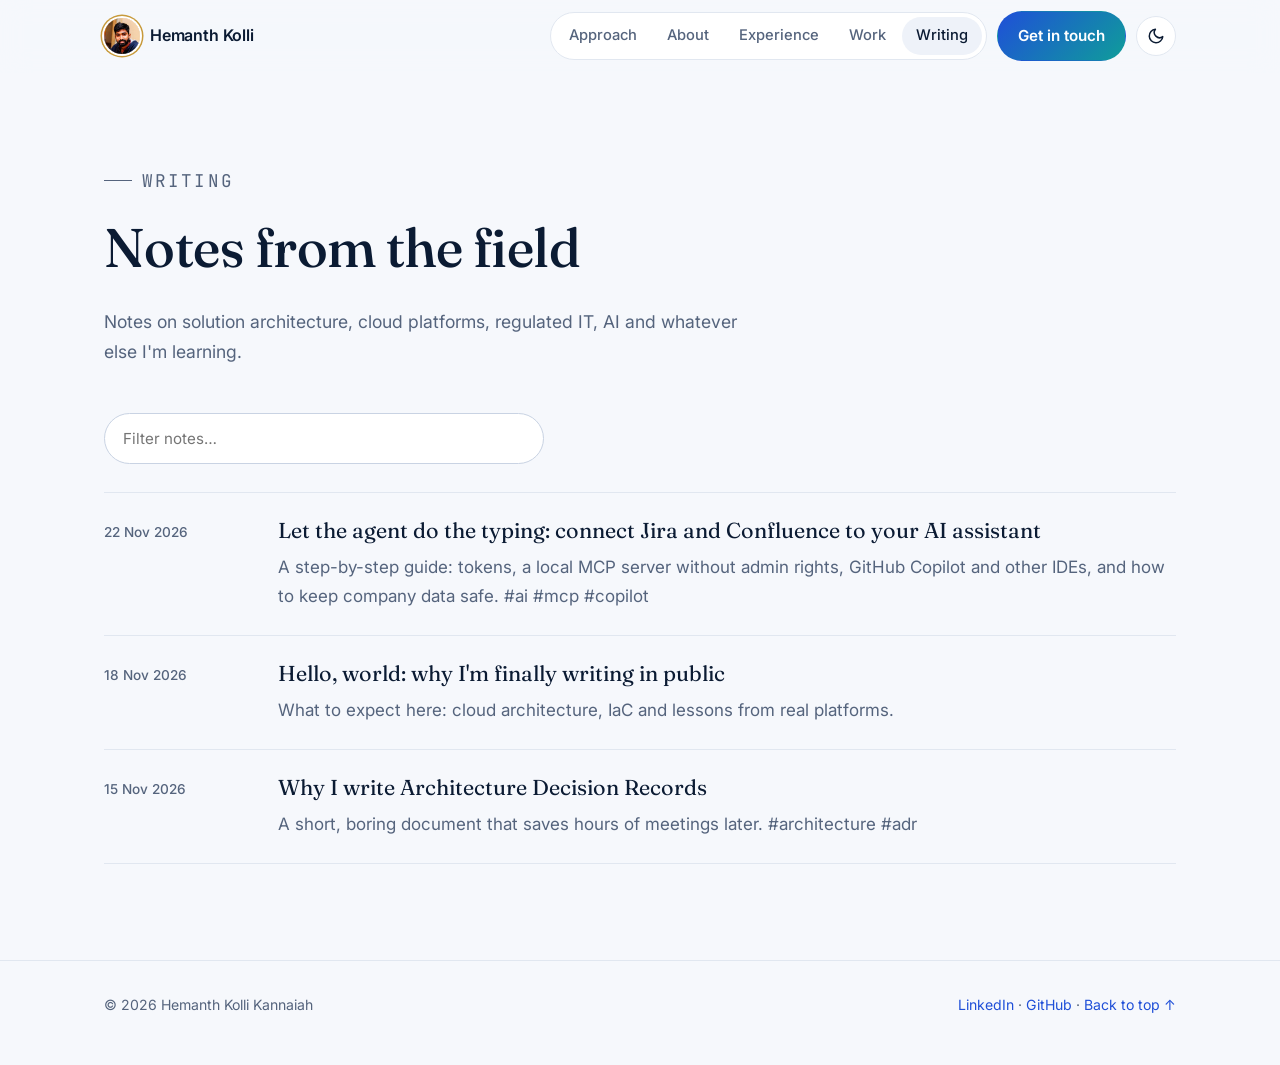
==== commit fdef9b37: "Header photo, location shown as Germany, scroll-highlighted nav tabs Co-Authored-By: Claude Opus 5.5" ====
--- a/blog/index.html
+++ b/blog/index.html
@@ -7,6 +7,8 @@
   <meta name="description" content="Notes on cloud architecture, infrastructure as code and DevSecOps.">
   <link rel="canonical" href="https://hemanthkolli.com/blog/">
   <meta property="og:url" content="https://hemanthkolli.com/blog/">
+  <meta property="og:image" content="https://hemanthkolli.com/images/hemanth-400.jpg">
+  <meta name="twitter:card" content="summary">
   <link rel="icon" href="data:image/svg+xml,<svg xmlns='http://www.w3.org/2000/svg' viewBox='0 0 32 32'><rect width='32' height='32' rx='8' fill='%230b1f3a'/><text x='16' y='21.5' text-anchor='middle' font-family='Georgia,serif' font-size='15' font-weight='600' fill='%23e2b865'>hk</text></svg>">
   <meta name="theme-color" content="#0b1f3a">
   <script>document.documentElement.classList.add("js");try{var t=localStorage.getItem("theme");if(t)document.documentElement.setAttribute("data-theme",t)}catch(e){}</script>
@@ -19,7 +21,7 @@
   <a class="skip-link" href="#main">Skip to content</a>
   <header class="site-header">
     <nav class="nav container" aria-label="Main">
-      <a class="logo" href="/"><span class="monogram" aria-hidden="true">hk</span><span class="logo-name">Hemanth Kolli</span></a>
+      <a class="logo" href="/" aria-label="Hemanth Kolli, home"><img class="avatar" src="/images/hemanth-128.jpg" alt="" width="36" height="36"><span class="logo-name">Hemanth Kolli</span></a>
       <div class="nav-right">
         <ul class="nav-links">
           <li><a href="/#approach">Approach</a></li>
--- a/css/style.css
+++ b/css/style.css
@@ -146,10 +146,13 @@
   box-shadow: inset 0 0 0 1px rgba(255,255,255,0.12);
 }
 .logo-name { font-size: 1rem; }
+.avatar { width: 36px; height: 36px; border-radius: 50%; object-fit: cover; box-shadow: 0 0 0 2px var(--surface), 0 0 0 3.5px var(--gold-500); }
 .nav-right { display: flex; align-items: center; gap: 10px; }
 .nav-links { display: flex; align-items: center; gap: 2px; list-style: none; margin: 0; padding: 4px; border: 1px solid var(--border); border-radius: 999px; background: var(--surface); }
 .nav-links a { display: inline-block; color: var(--muted); font-size: 0.92rem; font-weight: 500; padding: 6px 14px; border-radius: 999px; }
 .nav-links a:hover, .nav-links a[aria-current="page"] { color: var(--ink); background: var(--bg-soft); text-decoration: none; }
+.nav-links a.active { color: #fff; background: linear-gradient(135deg, var(--blue-600), var(--teal-500)); }
+.nav-links a { transition: background .2s, color .2s; }
 .nav-cta { white-space: nowrap; }
 .icon-btn {
   width: 40px; height: 40px; border-radius: 999px; border: 1px solid var(--border); background: var(--surface);
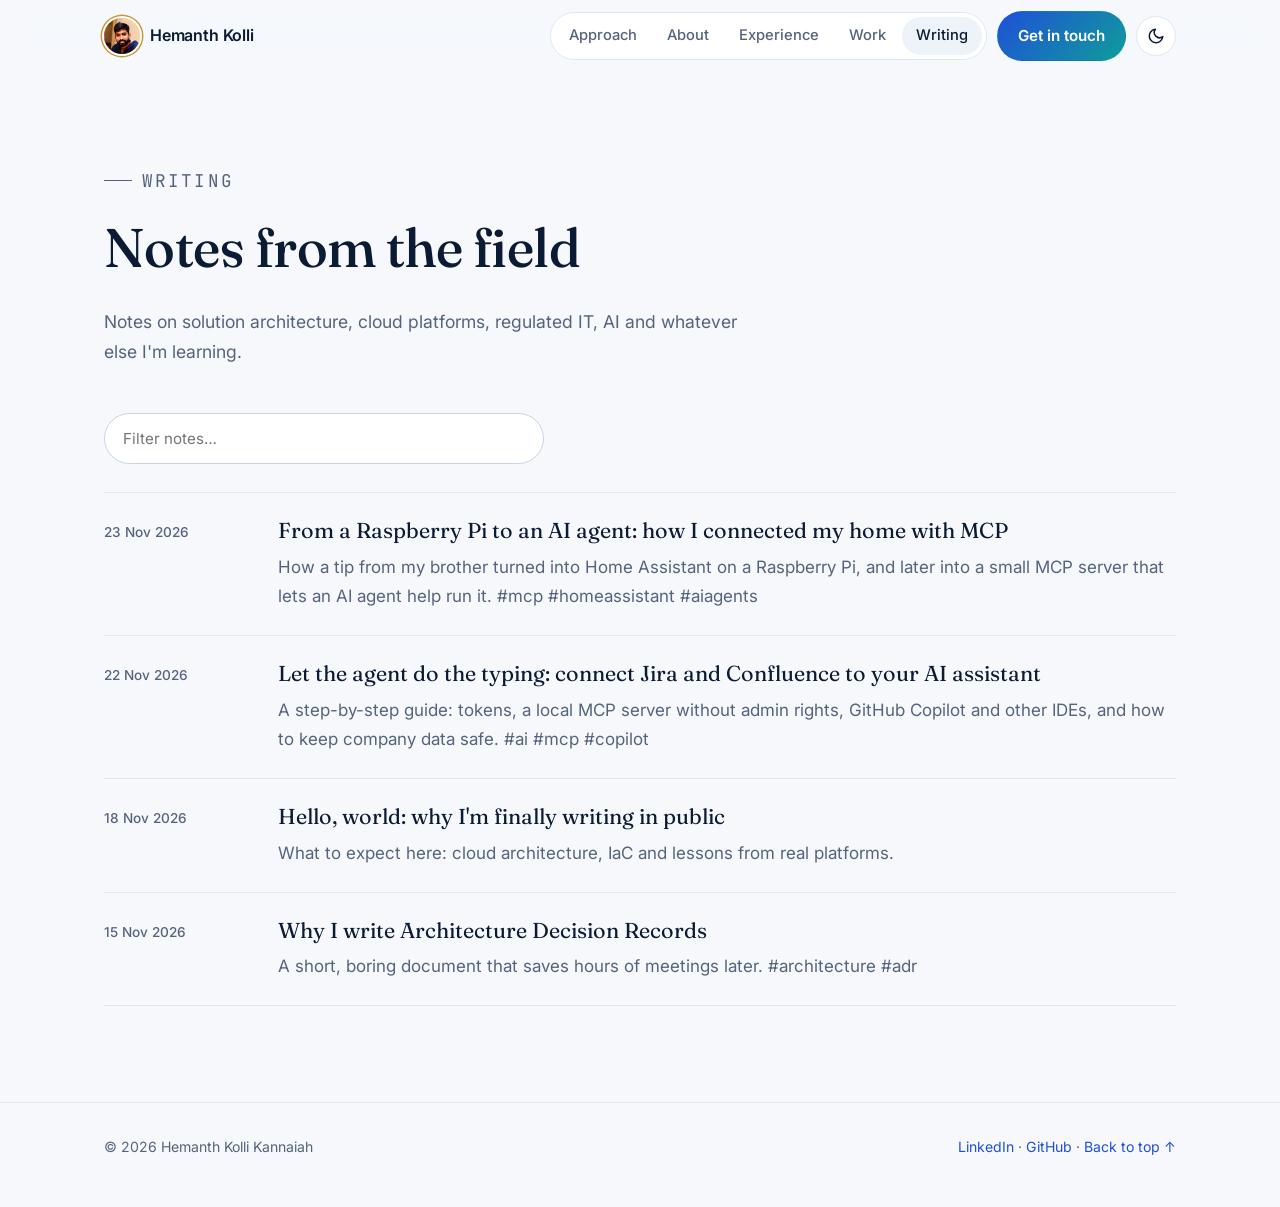
==== commit 5c399f7f: "Add post: From a Raspberry Pi to an AI agent with MCP Co-Authored-By: Claude Opus 5.5 <noreply@anthr" ====
--- a/blog/index.html
+++ b/blog/index.html
@@ -46,6 +46,13 @@
     <input id="q" class="filter" type="search" placeholder="Filter notes…" data-filter autocomplete="off">
     <ul class="posts">
       <li data-post>
+        <time datetime="2026-11-23">23 Nov 2026</time>
+        <div>
+          <a class="title" href="home-assistant-mcp.html">From a Raspberry Pi to an AI agent: how I connected my home with MCP</a>
+          <p>How a tip from my brother turned into Home Assistant on a Raspberry Pi, and later into a small MCP server that lets an AI agent help run it. #mcp #homeassistant #aiagents</p>
+        </div>
+      </li>
+      <li data-post>
         <time datetime="2026-11-22">22 Nov 2026</time>
         <div>
           <a class="title" href="ai-agent-backlog.html">Let the agent do the typing: connect Jira and Confluence to your AI assistant</a>
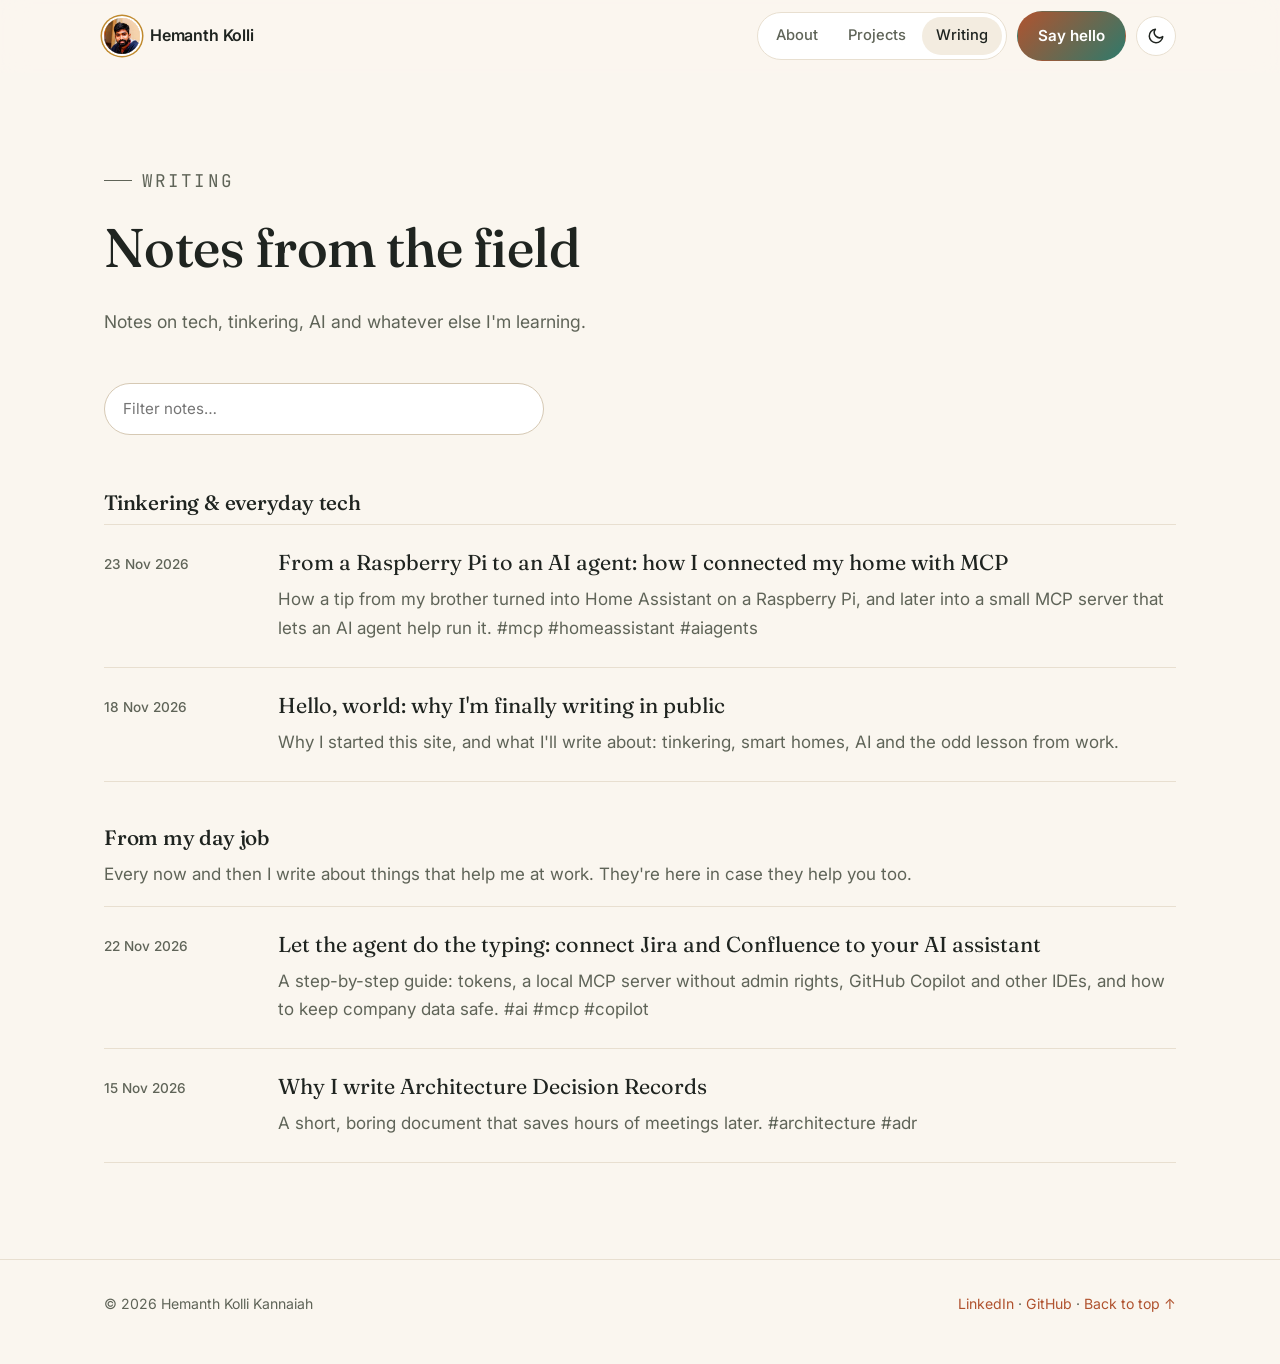
==== commit 8a3cb554: "Personal site: computer scientist intro, sand & terracotta palette - Friendly homepage; work history" ====
--- a/blog/index.html
+++ b/blog/index.html
@@ -4,13 +4,13 @@
   <meta charset="utf-8">
   <meta name="viewport" content="width=device-width, initial-scale=1">
   <title>Blog · Hemanth Kolli</title>
-  <meta name="description" content="Notes on cloud architecture, infrastructure as code and DevSecOps.">
+  <meta name="description" content="Notes on tech, tinkering and things I'm learning.">
   <link rel="canonical" href="https://hemanthkolli.com/blog/">
   <meta property="og:url" content="https://hemanthkolli.com/blog/">
   <meta property="og:image" content="https://hemanthkolli.com/images/hemanth-400.jpg">
   <meta name="twitter:card" content="summary">
-  <link rel="icon" href="data:image/svg+xml,<svg xmlns='http://www.w3.org/2000/svg' viewBox='0 0 32 32'><rect width='32' height='32' rx='8' fill='%230b1f3a'/><text x='16' y='21.5' text-anchor='middle' font-family='Georgia,serif' font-size='15' font-weight='600' fill='%23e2b865'>hk</text></svg>">
-  <meta name="theme-color" content="#0b1f3a">
+  <link rel="icon" href="data:image/svg+xml,<svg xmlns='http://www.w3.org/2000/svg' viewBox='0 0 32 32'><rect width='32' height='32' rx='8' fill='%231f3b34'/><text x='16' y='21.5' text-anchor='middle' font-family='Georgia,serif' font-size='15' font-weight='600' fill='%23e0b154'>hk</text></svg>">
+  <meta name="theme-color" content="#1f3b34">
   <script>document.documentElement.classList.add("js");try{var t=localStorage.getItem("theme");if(t)document.documentElement.setAttribute("data-theme",t)}catch(e){}</script>
   <link rel="preconnect" href="https://fonts.googleapis.com">
   <link rel="preconnect" href="https://fonts.gstatic.com" crossorigin>
@@ -24,13 +24,11 @@
       <a class="logo" href="/" aria-label="Hemanth Kolli, home"><img class="avatar" src="/images/hemanth-128.jpg" alt="" width="36" height="36"><span class="logo-name">Hemanth Kolli</span></a>
       <div class="nav-right">
         <ul class="nav-links">
-          <li><a href="/#approach">Approach</a></li>
           <li><a href="/#about">About</a></li>
-          <li><a href="/#experience">Experience</a></li>
-          <li><a href="/#work">Work</a></li>
+          <li><a href="/#work">Projects</a></li>
           <li><a href="/blog/" aria-current="page">Writing</a></li>
         </ul>
-        <a class="btn primary nav-cta" href="/#contact">Get in touch</a>
+        <a class="btn primary nav-cta" href="/#contact">Say hello</a>
         <button class="icon-btn" type="button" data-theme-toggle aria-label="Toggle theme"></button>
         <button class="icon-btn menu-toggle" type="button" data-menu-toggle aria-label="Open menu" aria-expanded="false"><svg viewBox="0 0 24 24" fill="none" stroke="currentColor" stroke-width="2" stroke-linecap="round" aria-hidden="true"><path d="M4 7h16M4 12h16M4 17h16"/></svg></button>
       </div>
@@ -40,10 +38,11 @@
     <div class="page-head">
       <p class="eyebrow">Writing</p>
       <h1>Notes from the field</h1>
-      <p>Notes on solution architecture, cloud platforms, regulated IT, AI and whatever else I'm learning.</p>
+      <p>Notes on tech, tinkering, AI and whatever else I'm learning.</p>
     </div>
     <label for="q" class="sr">Filter posts</label>
     <input id="q" class="filter" type="search" placeholder="Filter notes…" data-filter autocomplete="off">
+    <h2 class="sub" style="margin-top:28px">Tinkering &amp; everyday tech</h2>
     <ul class="posts">
       <li data-post>
         <time datetime="2026-11-23">23 Nov 2026</time>
@@ -53,17 +52,21 @@
         </div>
       </li>
       <li data-post>
+        <time datetime="2026-11-18">18 Nov 2026</time>
+        <div>
+          <a class="title" href="hello-world.html">Hello, world: why I'm finally writing in public</a>
+          <p>Why I started this site, and what I'll write about: tinkering, smart homes, AI and the odd lesson from work.</p>
+        </div>
+      </li>
+    </ul>
+    <h2 class="sub" style="margin-top:44px">From my day job</h2>
+    <p class="dim">Every now and then I write about things that help me at work. They're here in case they help you too.</p>
+    <ul class="posts">
+      <li data-post>
         <time datetime="2026-11-22">22 Nov 2026</time>
         <div>
           <a class="title" href="ai-agent-backlog.html">Let the agent do the typing: connect Jira and Confluence to your AI assistant</a>
           <p>A step-by-step guide: tokens, a local MCP server without admin rights, GitHub Copilot and other IDEs, and how to keep company data safe. #ai #mcp #copilot</p>
-        </div>
-      </li>
-      <li data-post>
-        <time datetime="2026-11-18">18 Nov 2026</time>
-        <div>
-          <a class="title" href="hello-world.html">Hello, world: why I'm finally writing in public</a>
-          <p>What to expect here: cloud architecture, IaC and lessons from real platforms.</p>
         </div>
       </li>
       <li data-post>
--- a/css/style.css
+++ b/css/style.css
@@ -1,46 +1,47 @@
 /* ==========================================================================
-   hemanthkolli.com: premium "trust" theme
-   Navy, blue and teal with a warm gold accent. Serif display, sans body.
+   hemanthkolli.com: warm "sand & terracotta" theme
+   Forest green, terracotta and sage with a mustard accent. Serif display, sans body.
    Light theme follows the OS by default; the toggle overrides it.
    ========================================================================== */
 
 :root {
   /* brand (shared) */
-  --navy-900: #071428;
-  --navy-800: #0b1f3a;
-  --navy-700: #12305a;
-  --blue-600: #1f4fd8;
-  --blue-500: #3b6cf0;
-  --teal-500: #0f9d9a;
-  --teal-400: #2cc2b9;
-  --gold-500: #c79a3b;
-  --gold-400: #e2b865;
+  /* names kept from the first theme; values are now forest / terracotta / sage / mustard */
+  --navy-900: #13261f;   /* deep forest */
+  --navy-800: #1f3b34;
+  --navy-700: #2c5246;
+  --blue-600: #b0532f;   /* terracotta */
+  --blue-500: #c96a43;
+  --teal-500: #2f7a6b;   /* sage teal */
+  --teal-400: #5fae9c;
+  --gold-500: #c08a2e;   /* mustard */
+  --gold-400: #e0b154;
 
   /* light theme tokens */
-  --bg: #f6f8fc;
-  --bg-soft: #eef2f9;
+  --bg: #faf6ef;
+  --bg-soft: #f3ece0;
   --surface: #ffffff;
-  --border: #e1e7f0;
-  --border-strong: #c9d3e3;
-  --ink: #0b1b33;
-  --muted: #55647d;
+  --border: #e8dfd0;
+  --border-strong: #d6c9b4;
+  --ink: #1f2420;
+  --muted: #5f6458;
   --primary: var(--blue-600);
   --secondary: var(--teal-500);
-  --accent: #a87a24;          /* gold, darkened for contrast on light */
+  --accent: #8c6119;          /* mustard, darkened for contrast on light */
   --link: var(--blue-600);
-  --chip-bg: #eef3ff;
-  --chip-ink: #1d3f9e;
-  --selection: rgba(31, 79, 216, 0.16);
-  --shadow-sm: 0 1px 2px rgba(11, 27, 51, 0.06);
-  --shadow: 0 10px 30px -12px rgba(11, 27, 51, 0.18);
-  --shadow-lg: 0 30px 60px -24px rgba(11, 27, 51, 0.28);
-  --code-bg: #0b1f3a;
-  --code-ink: #e6edf8;
+  --chip-bg: #f6e6dc;
+  --chip-ink: #8a3f22;
+  --selection: rgba(176, 83, 47, 0.16);
+  --shadow-sm: 0 1px 2px rgba(31, 36, 32, 0.06);
+  --shadow: 0 10px 30px -12px rgba(31, 36, 32, 0.18);
+  --shadow-lg: 0 30px 60px -24px rgba(31, 36, 32, 0.28);
+  --code-bg: #1f3b34;
+  --code-ink: #eef1ea;
 
   --hero-from: var(--navy-900);
   --hero-via: var(--navy-700);
-  --hero-ink: #f3f6fb;
-  --hero-muted: #b9c6dc;
+  --hero-ink: #f6f1e7;
+  --hero-muted: #c9d1c4;
 
   --serif: "Fraunces", "Iowan Old Style", Georgia, "Times New Roman", serif;
   --sans: "Inter", system-ui, -apple-system, "Segoe UI", Roboto, sans-serif;
@@ -54,50 +55,50 @@
 
 @media (prefers-color-scheme: dark) {
   :root:not([data-theme="light"]) {
-    --bg: #07111f;
-    --bg-soft: #0b1829;
-    --surface: #0e1d32;
-    --border: #1b2d48;
-    --border-strong: #2a4063;
-    --ink: #e8eef7;
-    --muted: #9badc6;
-    --primary: #7aa6ff;
+    --bg: #0f1714;
+    --bg-soft: #14201b;
+    --surface: #18261f;
+    --border: #24362d;
+    --border-strong: #34493e;
+    --ink: #efeae0;
+    --muted: #a9b2a6;
+    --primary: #e8936e;
     --secondary: var(--teal-400);
     --accent: var(--gold-400);
-    --link: #8db4ff;
-    --chip-bg: #12284a;
-    --chip-ink: #bcd0ff;
-    --selection: rgba(122, 166, 255, 0.25);
+    --link: #eba182;
+    --chip-bg: #2a2420;
+    --chip-ink: #f2c3ab;
+    --selection: rgba(232, 147, 110, 0.25);
     --shadow-sm: 0 1px 2px rgba(0, 0, 0, 0.3);
     --shadow: 0 10px 30px -12px rgba(0, 0, 0, 0.6);
     --shadow-lg: 0 30px 60px -24px rgba(0, 0, 0, 0.7);
-    --code-bg: #050d19;
-    --hero-from: #040b17;
-    --hero-via: #0c2246;
+    --code-bg: #0a110e;
+    --hero-from: #0b1612;
+    --hero-via: #1f3b34;
     color-scheme: dark;
   }
 }
 :root[data-theme="dark"] {
-  --bg: #07111f;
-  --bg-soft: #0b1829;
-  --surface: #0e1d32;
-  --border: #1b2d48;
-  --border-strong: #2a4063;
-  --ink: #e8eef7;
-  --muted: #9badc6;
-  --primary: #7aa6ff;
+  --bg: #0f1714;
+  --bg-soft: #14201b;
+  --surface: #18261f;
+  --border: #24362d;
+  --border-strong: #34493e;
+  --ink: #efeae0;
+  --muted: #a9b2a6;
+  --primary: #e8936e;
   --secondary: var(--teal-400);
   --accent: var(--gold-400);
-  --link: #8db4ff;
-  --chip-bg: #12284a;
-  --chip-ink: #bcd0ff;
-  --selection: rgba(122, 166, 255, 0.25);
+  --link: #eba182;
+  --chip-bg: #2a2420;
+  --chip-ink: #f2c3ab;
+  --selection: rgba(232, 147, 110, 0.25);
   --shadow-sm: 0 1px 2px rgba(0, 0, 0, 0.3);
   --shadow: 0 10px 30px -12px rgba(0, 0, 0, 0.6);
   --shadow-lg: 0 30px 60px -24px rgba(0, 0, 0, 0.7);
-  --code-bg: #050d19;
-  --hero-from: #040b17;
-  --hero-via: #0c2246;
+  --code-bg: #0a110e;
+  --hero-from: #0b1612;
+  --hero-via: #1f3b34;
   color-scheme: dark;
 }
 
@@ -198,8 +199,8 @@
 .hero-band {
   position: relative; isolation: isolate; color: var(--hero-ink);
   background:
-    radial-gradient(900px 480px at 85% -10%, rgba(44, 194, 185, 0.35), transparent 60%),
-    radial-gradient(700px 420px at 10% 110%, rgba(59, 108, 240, 0.45), transparent 60%),
+    radial-gradient(900px 480px at 85% -10%, rgba(95, 174, 156, 0.30), transparent 60%),
+    radial-gradient(700px 420px at 10% 110%, rgba(201, 106, 67, 0.38), transparent 60%),
     linear-gradient(160deg, var(--hero-from), var(--hero-via));
   overflow: hidden;
 }
@@ -350,7 +351,7 @@
 .featured-body p { color: var(--muted); }
 .featured-art {
   position: relative; min-height: 240px; color: #fff; padding: 28px; display: flex; flex-direction: column; justify-content: flex-end; gap: 10px;
-  background: radial-gradient(400px 220px at 80% 10%, rgba(44,194,185,.45), transparent 60%), linear-gradient(150deg, var(--navy-800), var(--blue-600));
+  background: radial-gradient(400px 220px at 80% 10%, rgba(95,174,156,.40), transparent 60%), linear-gradient(150deg, var(--navy-800), var(--blue-600));
 }
 .featured-art .flow { display: flex; align-items: center; gap: 8px; flex-wrap: wrap; font-size: 0.85rem; }
 .featured-art .node { padding: 6px 12px; border-radius: 999px; background: rgba(255,255,255,.12); border: 1px solid rgba(255,255,255,.25); }
@@ -381,7 +382,7 @@
 
 .contact-band {
   position: relative; overflow: hidden; border-radius: 24px; padding: 64px 48px; color: var(--hero-ink);
-  background: radial-gradient(600px 300px at 90% 0%, rgba(226,184,101,.28), transparent 60%), radial-gradient(500px 300px at 0% 100%, rgba(44,194,185,.3), transparent 60%), linear-gradient(140deg, var(--navy-900), var(--navy-700));
+  background: radial-gradient(600px 300px at 90% 0%, rgba(224,177,84,.28), transparent 60%), radial-gradient(500px 300px at 0% 100%, rgba(95,174,156,.28), transparent 60%), linear-gradient(140deg, var(--navy-900), var(--navy-700));
   box-shadow: var(--shadow-lg);
 }
 @media (max-width: 600px) { .contact-band { padding: 44px 24px; border-radius: 18px; } }
@@ -452,7 +453,7 @@
 .tabs.js-tabs .tab-fallback { display: none; }
 
 .code-wrap { position: relative; }
-.copy-btn { position: absolute; top: 10px; right: 10px; font: inherit; font-size: 0.72rem; font-weight: 600; background: rgba(255,255,255,0.08); color: #cfdaf0; border: 1px solid rgba(255,255,255,0.18); border-radius: 999px; padding: 3px 10px; cursor: pointer; }
+.copy-btn { position: absolute; top: 10px; right: 10px; font: inherit; font-size: 0.72rem; font-weight: 600; background: rgba(255,255,255,0.08); color: #dfe6dc; border: 1px solid rgba(255,255,255,0.18); border-radius: 999px; padding: 3px 10px; cursor: pointer; }
 .copy-btn:hover { background: rgba(255,255,255,0.16); }
 
 .arch { margin: 24px 0; }
@@ -488,6 +489,50 @@
 .checklist li { padding-left: 32px; position: relative; margin: 8px 0; }
 .checklist li::before { content: ""; position: absolute; left: 0; top: 5px; width: 18px; height: 18px; border-radius: 5px; border: 2px solid var(--secondary); }
 
+/* ---------- Illustrations & notes (blog) ---------- */
+.ill { margin: 28px 0 32px; }
+.ill svg { width: 100%; height: auto; display: block; }
+.ill-panel { background: linear-gradient(160deg, var(--surface), var(--bg-soft)); border: 1px solid var(--border); border-radius: var(--radius); padding: 18px 14px; }
+.ill figcaption { color: var(--muted); font-size: 0.9rem; margin-top: 10px; text-align: center; font-style: italic; }
+.ill-card { fill: var(--surface); stroke: var(--border-strong); stroke-width: 1.5; }
+.ill-ring { fill: var(--surface); stroke: var(--border); stroke-width: 1.5; }
+.ill-path { fill: none; stroke: var(--border-strong); stroke-width: 2; stroke-dasharray: 2 7; stroke-linecap: round; }
+.ill-arrow { fill: none; stroke: var(--muted); stroke-width: 1.6; stroke-linecap: round; stroke-linejoin: round; }
+.ill-bar { fill: var(--border); }
+.ill-blue { fill: none; stroke: var(--primary); stroke-width: 2; stroke-linecap: round; stroke-linejoin: round; }
+.ill-teal { fill: none; stroke: var(--secondary); stroke-width: 2; stroke-linecap: round; stroke-linejoin: round; }
+.ill-gold { fill: none; stroke: var(--accent); stroke-width: 2; stroke-linecap: round; stroke-linejoin: round; }
+.ill-ink { fill: none; stroke: var(--ink); stroke-width: 2; stroke-linecap: round; stroke-linejoin: round; }
+.ill-fill-blue { fill: color-mix(in srgb, var(--primary) 14%, transparent); }
+.ill-fill-teal { fill: color-mix(in srgb, var(--secondary) 16%, transparent); }
+.ill-fill-gold { fill: color-mix(in srgb, var(--accent) 18%, transparent); }
+.ill-solid-blue { fill: var(--primary); }
+.ill-solid-teal { fill: var(--secondary); }
+.ill-solid-gold { fill: var(--accent); }
+.ill-label { fill: var(--muted); font-family: var(--mono); font-size: 14px; letter-spacing: 0.04em; }
+.ill-small { fill: var(--muted); font-family: var(--mono); font-size: 12px; letter-spacing: 0.04em; }
+.ill-title { fill: var(--ink); font-family: var(--serif); font-size: 19px; }
+.ill-big { fill: var(--ink); font-family: var(--serif); font-size: 34px; }
+.ill-text { fill: var(--ink); font-family: var(--sans); font-size: 14px; font-weight: 500; }
+.ill-t-teal { fill: var(--secondary); }
+.ill-t-gold { fill: var(--accent); }
+.ill-t-blue { fill: var(--primary); }
+@media (max-width: 640px) {
+  .ill-scroll { overflow-x: auto; }
+  .ill-scroll svg { min-width: 600px; }
+  .ill-label { font-size: 19px; }
+  .ill-panel { padding: 12px 6px; }
+}
+
+.note { position: relative; margin: 26px 0; padding: 16px 20px 16px 20px; background: var(--surface); border: 1px solid var(--border); border-radius: var(--radius-sm); box-shadow: var(--shadow-sm); }
+.note::before { content: ""; position: absolute; left: 0; top: 14px; bottom: 14px; width: 3px; border-radius: 0 3px 3px 0; background: var(--secondary); }
+.note-label { display: block; font-family: var(--mono); font-size: 0.72rem; letter-spacing: 0.1em; text-transform: uppercase; color: var(--secondary); margin-bottom: 4px; }
+.note p, .note ul { margin: 0; }
+.note ul { padding-left: 20px; }
+.note-key::before { background: var(--accent); }
+.note-key .note-label { color: var(--accent); }
+.note-key { background: linear-gradient(160deg, var(--surface), var(--bg-soft)); }
+
 /* ---------- 404 ---------- */
 .notfound { padding: 120px 0 40px; }
 .notfound .big { font-family: var(--serif); font-size: clamp(4rem, 14vw, 8rem); line-height: 1; color: var(--primary); margin: 0; }
